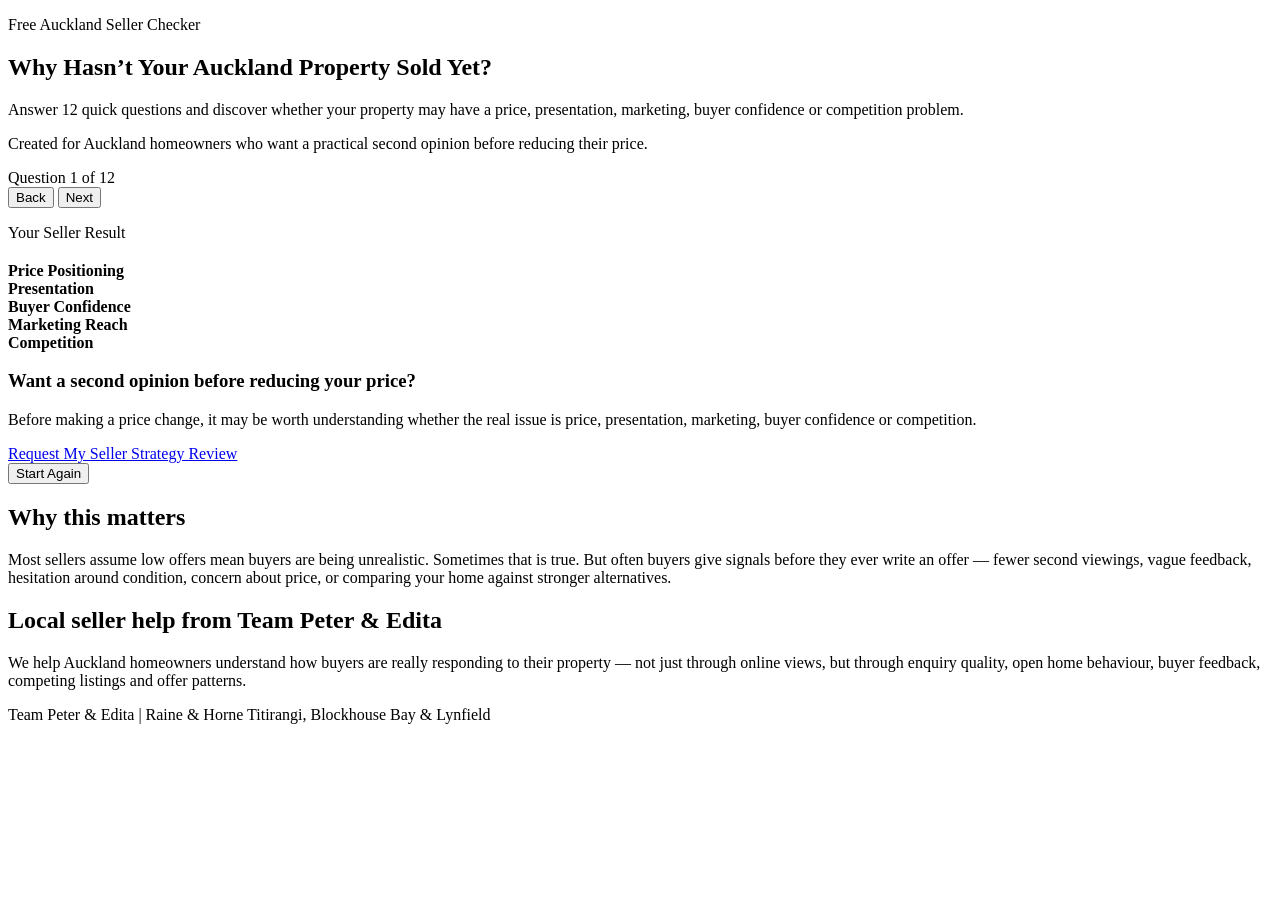
==== index.html @ 3e390ba0 "Create index.html" ====
<!DOCTYPE html>
<html lang="en-NZ">
<head>
  <meta charset="UTF-8" />
  <meta name="viewport" content="width=device-width, initial-scale=1.0" />

  <title>Why Hasn’t My Auckland House Sold? Free Seller Checker</title>

  <meta name="description" content="Not getting offers on your Auckland property? Use this free seller checker to see whether price, presentation, marketing, buyer confidence or competition may be holding your home back.">

  <link rel="stylesheet" href="style.css" />
</head>

<body>
  <main class="page">
    <section class="hero">
      <p class="eyebrow">Free Auckland Seller Checker</p>

      <h1>Why Hasn’t Your Auckland Property Sold Yet?</h1>

      <p class="intro">
        Answer 12 quick questions and discover whether your property may have a
        price, presentation, marketing, buyer confidence or competition problem.
      </p>

      <p class="trust">
        Created for Auckland homeowners who want a practical second opinion before reducing their price.
      </p>
    </section>

    <section class="checker">
      <div class="progress">
        <span id="progressText">Question 1 of 12</span>
        <div class="progressBar">
          <div id="progressFill"></div>
        </div>
      </div>

      <div id="questionBox" class="questionBox"></div>

      <div class="navButtons">
        <button id="backBtn" class="secondaryBtn">Back</button>
        <button id="nextBtn" class="primaryBtn">Next</button>
      </div>
    </section>

    <section id="resultBox" class="resultBox hidden">
      <p class="eyebrow">Your Seller Result</p>
      <h2 id="resultTitle"></h2>
      <p id="resultText"></p>

      <div class="scoreGrid">
        <div>
          <strong>Price Positioning</strong>
          <span id="priceScore"></span>
        </div>
        <div>
          <strong>Presentation</strong>
          <span id="presentationScore"></span>
        </div>
        <div>
          <strong>Buyer Confidence</strong>
          <span id="confidenceScore"></span>
        </div>
        <div>
          <strong>Marketing Reach</strong>
          <span id="marketingScore"></span>
        </div>
        <div>
          <strong>Competition</strong>
          <span id="competitionScore"></span>
        </div>
      </div>

      <div class="ctaBox">
        <h3>Want a second opinion before reducing your price?</h3>
        <p>
          Before making a price change, it may be worth understanding whether the real issue is price,
          presentation, marketing, buyer confidence or competition.
        </p>

        <a class="primaryBtn ctaBtn" href="mailto:edita.andrijasevic@blockhousebay.rh.co.nz?subject=Seller%20Strategy%20Review%20Request">
          Request My Seller Strategy Review
        </a>
      </div>

      <button id="restartBtn" class="secondaryBtn restartBtn">Start Again</button>
    </section>

    <section class="info">
      <h2>Why this matters</h2>
      <p>
        Most sellers assume low offers mean buyers are being unrealistic. Sometimes that is true.
        But often buyers give signals before they ever write an offer — fewer second viewings,
        vague feedback, hesitation around condition, concern about price, or comparing your home
        against stronger alternatives.
      </p>

      <h2>Local seller help from Team Peter & Edita</h2>
      <p>
        We help Auckland homeowners understand how buyers are really responding to their property —
        not just through online views, but through enquiry quality, open home behaviour, buyer feedback,
        competing listings and offer patterns.
      </p>

      <p class="brand">
        Team Peter & Edita | Raine & Horne Titirangi, Blockhouse Bay & Lynfield
      </p>
    </section>
  </main>

  <script src="script.js"></script>
</body>
</html>
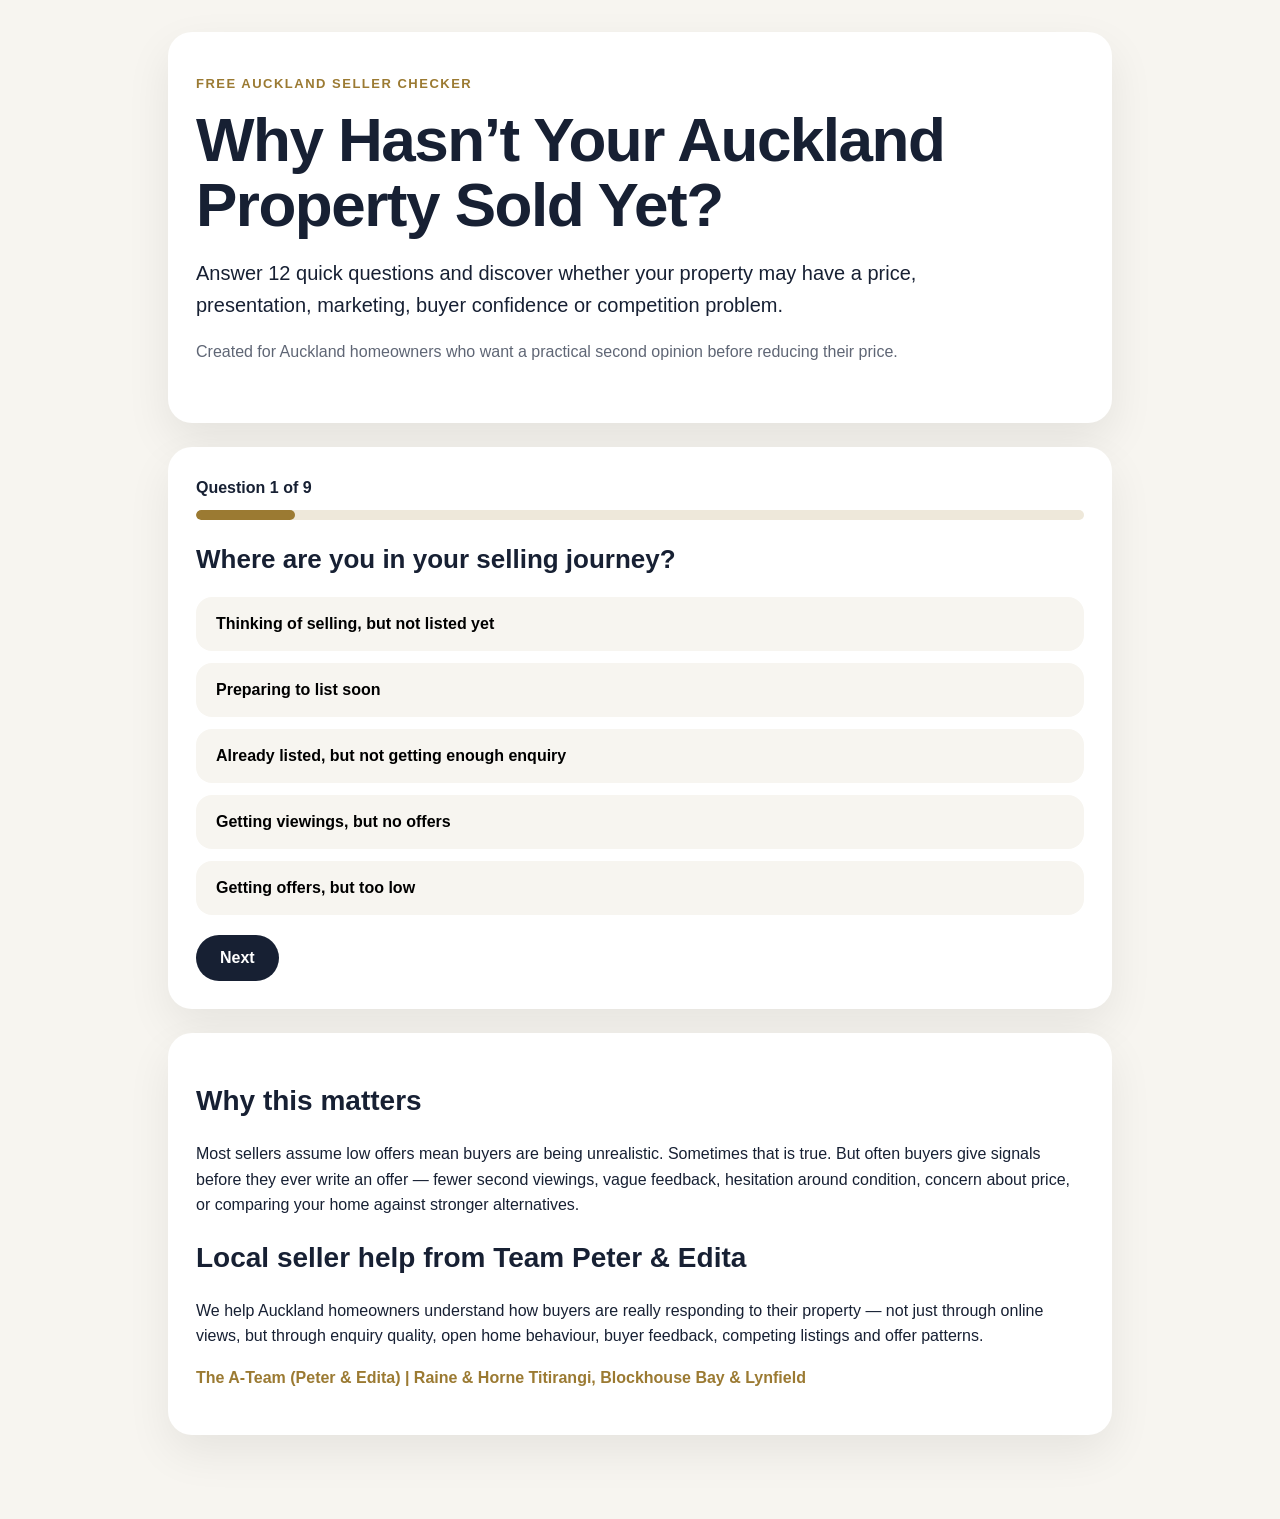
==== commit ec0a5e51: "Update index.html" ====
--- a/index.html
+++ b/index.html
@@ -104,7 +104,7 @@
       </p>
 
       <p class="brand">
-        Team Peter & Edita | Raine & Horne Titirangi, Blockhouse Bay & Lynfield
+        The A-Team (Peter & Edita) | Raine & Horne Titirangi, Blockhouse Bay & Lynfield
       </p>
     </section>
   </main>
--- a/style.css
+++ b/style.css
@@ -0,0 +1,237 @@
+* {
+  box-sizing: border-box;
+}
+
+body {
+  margin: 0;
+  font-family: Arial, Helvetica, sans-serif;
+  color: #172033;
+  background: #f7f5f0;
+  line-height: 1.6;
+}
+
+.page {
+  max-width: 980px;
+  margin: 0 auto;
+  padding: 32px 18px 60px;
+}
+
+.hero {
+  background: #ffffff;
+  padding: 42px 28px;
+  border-radius: 24px;
+  box-shadow: 0 18px 45px rgba(0, 0, 0, 0.08);
+  margin-bottom: 24px;
+}
+
+.eyebrow {
+  color: #9b7a32;
+  font-weight: bold;
+  text-transform: uppercase;
+  letter-spacing: 1.5px;
+  font-size: 13px;
+  margin: 0 0 12px;
+}
+
+h1 {
+  font-size: clamp(34px, 6vw, 62px);
+  line-height: 1.05;
+  margin: 0 0 20px;
+  letter-spacing: -1.5px;
+}
+
+h2 {
+  font-size: 28px;
+  line-height: 1.2;
+}
+
+.intro {
+  font-size: 20px;
+  max-width: 760px;
+  margin-bottom: 18px;
+}
+
+.trust {
+  color: #5f6675;
+  font-size: 16px;
+}
+
+.checker,
+.resultBox,
+.info {
+  background: #ffffff;
+  padding: 28px;
+  border-radius: 24px;
+  box-shadow: 0 18px 45px rgba(0, 0, 0, 0.07);
+  margin-bottom: 24px;
+}
+
+.progress {
+  margin-bottom: 24px;
+}
+
+#progressText {
+  font-weight: bold;
+  display: block;
+  margin-bottom: 10px;
+}
+
+.progressBar {
+  width: 100%;
+  height: 10px;
+  background: #eee8da;
+  border-radius: 999px;
+  overflow: hidden;
+}
+
+#progressFill {
+  height: 100%;
+  width: 0%;
+  background: #9b7a32;
+  border-radius: 999px;
+  transition: width 0.3s ease;
+}
+
+.questionBox h2 {
+  margin-top: 0;
+  font-size: 26px;
+}
+
+.option {
+  display: block;
+  width: 100%;
+  text-align: left;
+  background: #f7f5f0;
+  border: 2px solid transparent;
+  padding: 16px 18px;
+  border-radius: 16px;
+  margin-bottom: 12px;
+  cursor: pointer;
+  font-size: 16px;
+}
+
+.option:hover {
+  border-color: #d6c28a;
+}
+
+.option.selected {
+  background: #fff7df;
+  border-color: #9b7a32;
+}
+
+.navButtons {
+  display: flex;
+  justify-content: space-between;
+  gap: 12px;
+  margin-top: 20px;
+}
+
+button,
+.ctaBtn {
+  border: none;
+  cursor: pointer;
+  border-radius: 999px;
+  padding: 14px 24px;
+  font-weight: bold;
+  font-size: 16px;
+  text-decoration: none;
+  display: inline-block;
+}
+
+.primaryBtn {
+  background: #172033;
+  color: #ffffff;
+}
+
+.primaryBtn:hover {
+  background: #273149;
+}
+
+.secondaryBtn {
+  background: #eee8da;
+  color: #172033;
+}
+
+.secondaryBtn:hover {
+  background: #e2d8bf;
+}
+
+.hidden {
+  display: none;
+}
+
+.scoreGrid {
+  display: grid;
+  grid-template-columns: repeat(5, 1fr);
+  gap: 12px;
+  margin: 24px 0;
+}
+
+.scoreGrid div {
+  background: #f7f5f0;
+  border-radius: 16px;
+  padding: 16px;
+}
+
+.scoreGrid strong {
+  display: block;
+  margin-bottom: 8px;
+  font-size: 14px;
+}
+
+.scoreGrid span {
+  font-size: 22px;
+  font-weight: bold;
+  color: #9b7a32;
+}
+
+.ctaBox {
+  background: #172033;
+  color: #ffffff;
+  padding: 26px;
+  border-radius: 20px;
+  margin-top: 24px;
+}
+
+.ctaBox h3 {
+  font-size: 26px;
+  margin-top: 0;
+}
+
+.ctaBox .primaryBtn {
+  background: #ffffff;
+  color: #172033;
+  margin-top: 10px;
+}
+
+.restartBtn {
+  margin-top: 20px;
+}
+
+.brand {
+  font-weight: bold;
+  color: #9b7a32;
+}
+
+@media (max-width: 760px) {
+  .scoreGrid {
+    grid-template-columns: 1fr;
+  }
+
+  .navButtons {
+    flex-direction: column;
+  }
+
+  button,
+  .ctaBtn {
+    width: 100%;
+    text-align: center;
+  }
+
+  .hero,
+  .checker,
+  .resultBox,
+  .info {
+    padding: 22px;
+  }
+}
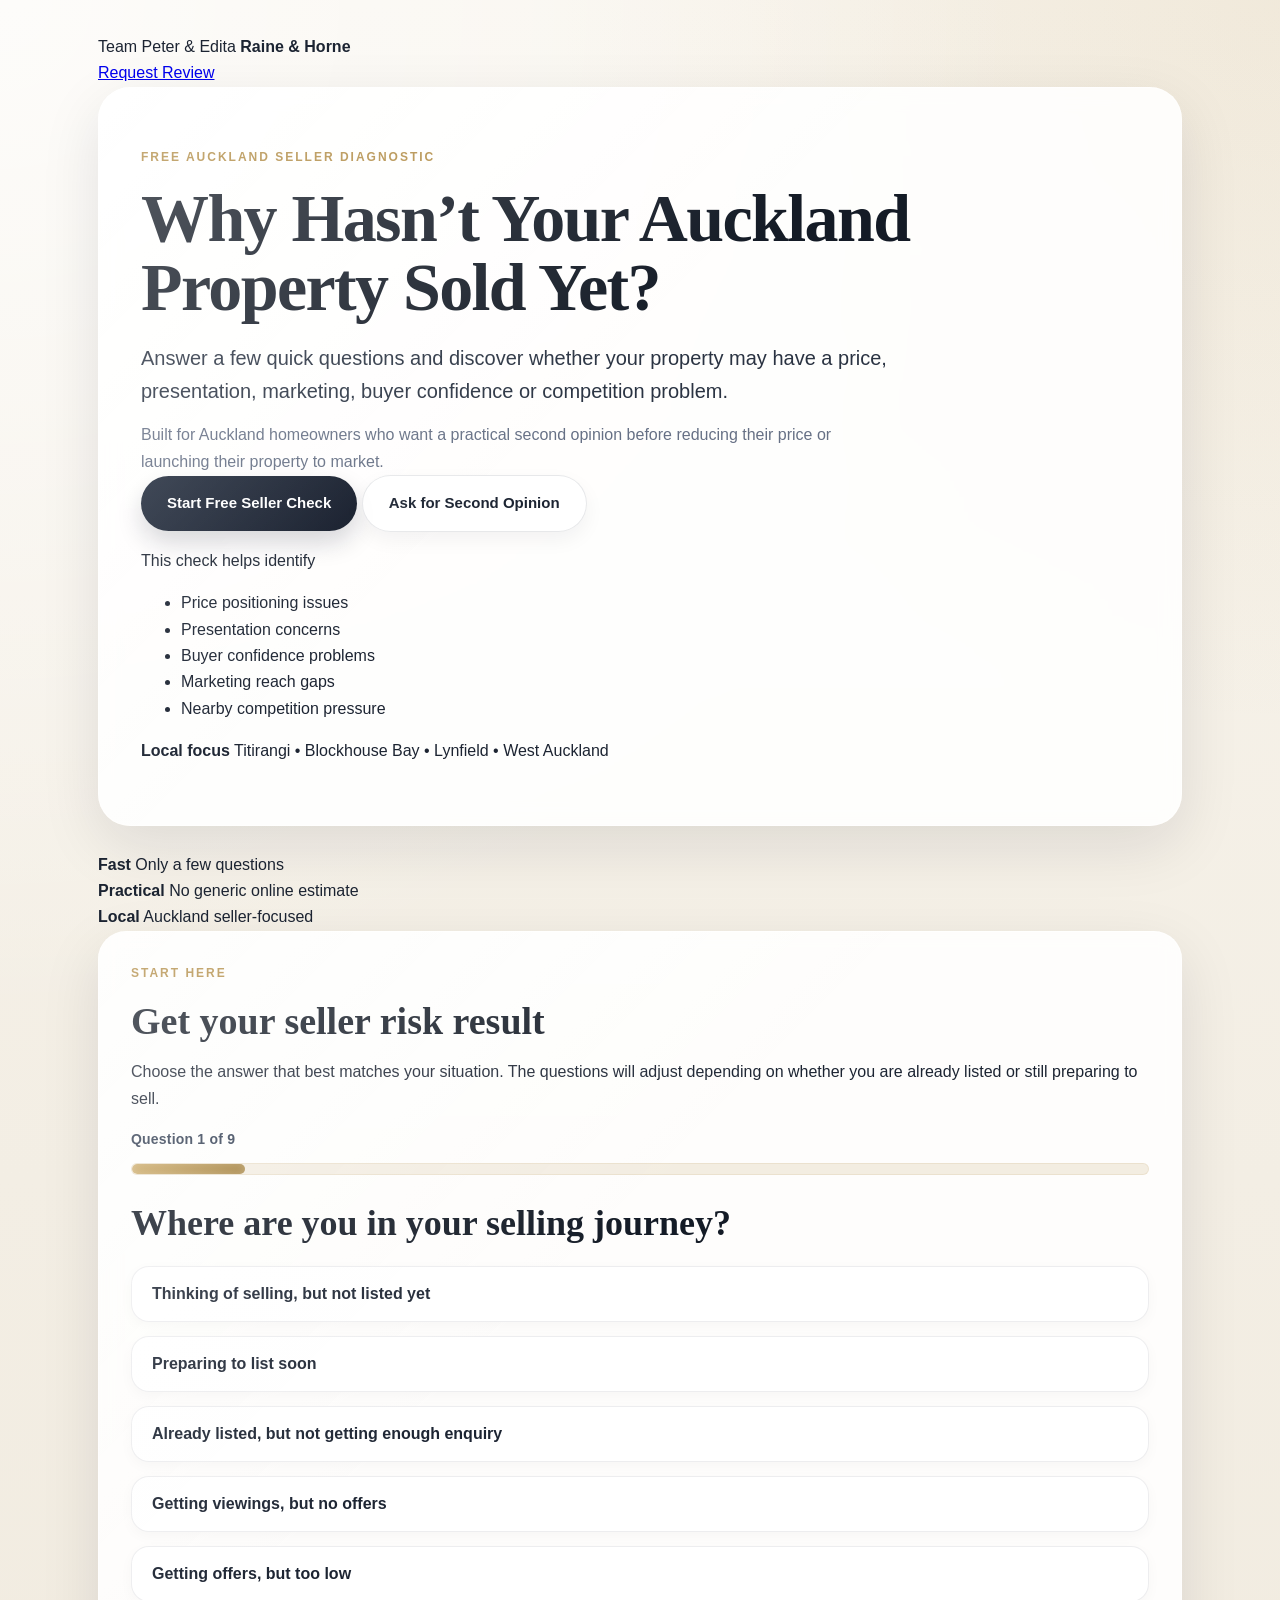
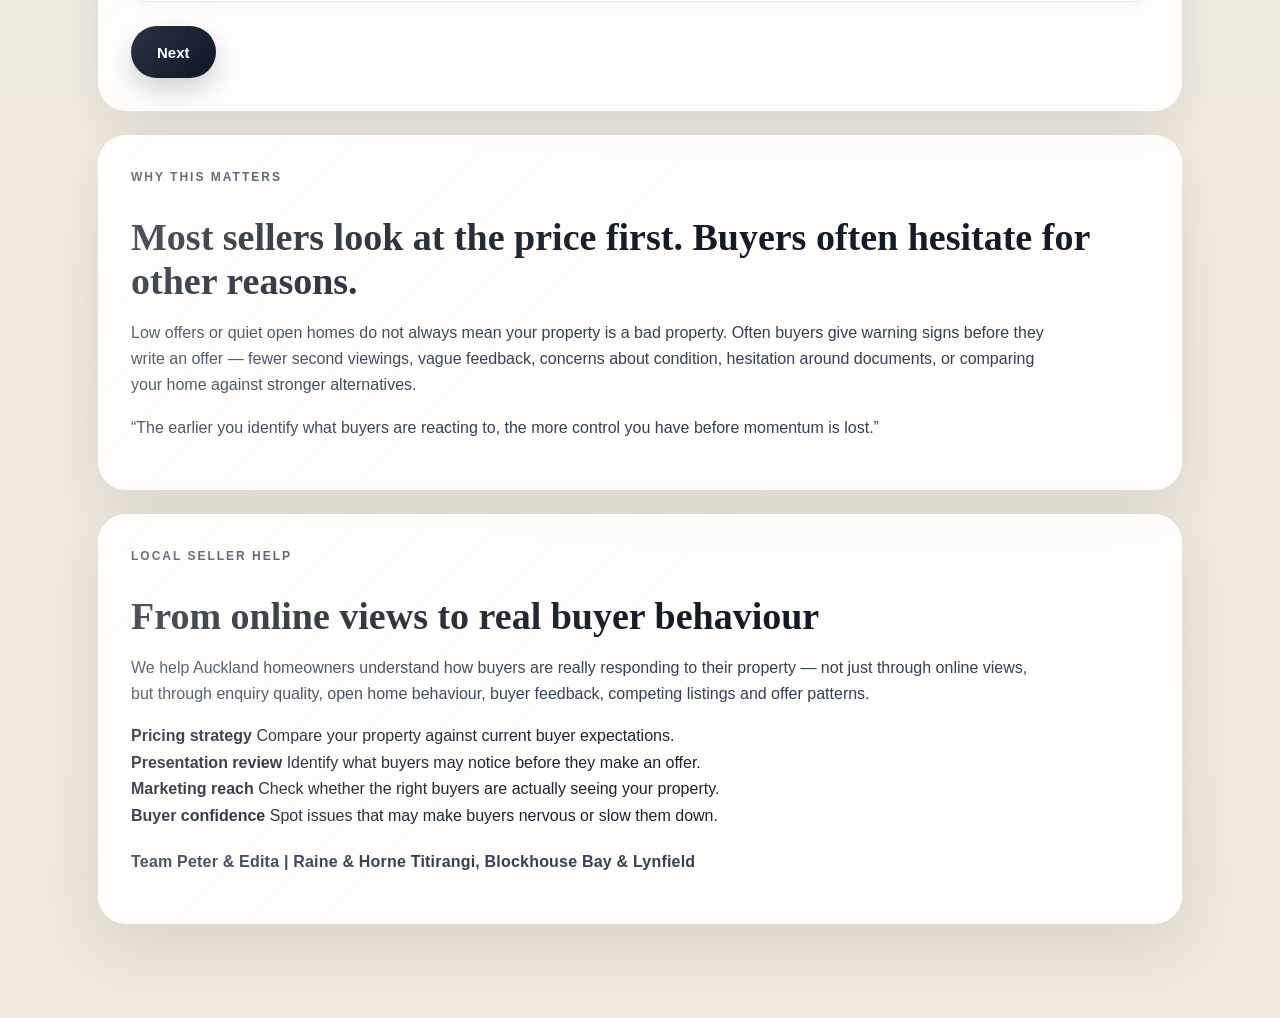
==== commit dfbf38f9: "Update index.html" ====
--- a/index.html
+++ b/index.html
@@ -6,31 +6,132 @@
 
   <title>Why Hasn’t My Auckland House Sold? Free Seller Checker</title>
 
-  <meta name="description" content="Not getting offers on your Auckland property? Use this free seller checker to see whether price, presentation, marketing, buyer confidence or competition may be holding your home back.">
+  <meta name="description" content="Not getting offers on your Auckland property? Use this free Auckland seller checker to see whether price, presentation, marketing, buyer confidence or competition may be holding your home back.">
+
+  <meta name="keywords" content="why hasn't my house sold Auckland, Auckland property not selling, house not getting offers, real estate second opinion Auckland, should I reduce my house price, Auckland seller checker, Titirangi real estate, Blockhouse Bay real estate, Lynfield real estate">
+
+  <meta property="og:title" content="Why Hasn’t Your Auckland Property Sold Yet?" />
+  <meta property="og:description" content="Use this free Auckland seller checker to find out whether price, presentation, marketing, buyer confidence or competition may be holding your property back." />
+  <meta property="og:type" content="website" />
 
   <link rel="stylesheet" href="style.css" />
+
+  <script type="application/ld+json">
+  {
+    "@context": "https://schema.org",
+    "@type": "RealEstateAgent",
+    "name": "Team Peter & Edita | Raine & Horne",
+    "description": "Local Auckland real estate specialists helping homeowners in Titirangi, Blockhouse Bay, Lynfield and surrounding suburbs with selling strategy, pricing, marketing and buyer feedback.",
+    "url": "https://www.raineandhorne.co.nz/blockhousebay",
+    "telephone": "+6421765234",
+    "email": "edita.andrijasevic@blockhousebay.rh.co.nz",
+    "areaServed": [
+      "Titirangi",
+      "Blockhouse Bay",
+      "Lynfield",
+      "New Lynn",
+      "Green Bay",
+      "Mount Roskill",
+      "New Windsor",
+      "Avondale",
+      "Glen Eden",
+      "Auckland"
+    ],
+    "brand": {
+      "@type": "Brand",
+      "name": "Raine & Horne"
+    }
+  }
+  </script>
 </head>
 
 <body>
   <main class="page">
+
+    <header class="topBar">
+      <div class="logoText">
+        <span class="logoSmall">Team Peter & Edita</span>
+        <strong>Raine & Horne</strong>
+      </div>
+
+      <a class="headerLink" href="mailto:edita.andrijasevic@blockhousebay.rh.co.nz?subject=Seller%20Strategy%20Review%20Request">
+        Request Review
+      </a>
+    </header>
+
     <section class="hero">
-      <p class="eyebrow">Free Auckland Seller Checker</p>
-
-      <h1>Why Hasn’t Your Auckland Property Sold Yet?</h1>
-
-      <p class="intro">
-        Answer 12 quick questions and discover whether your property may have a
-        price, presentation, marketing, buyer confidence or competition problem.
-      </p>
-
-      <p class="trust">
-        Created for Auckland homeowners who want a practical second opinion before reducing their price.
-      </p>
-    </section>
-
-    <section class="checker">
+      <div class="heroGrid">
+        <div class="heroContent">
+          <p class="eyebrow">Free Auckland Seller Diagnostic</p>
+
+          <h1>Why Hasn’t Your Auckland Property Sold Yet?</h1>
+
+          <p class="intro">
+            Answer a few quick questions and discover whether your property may have a
+            price, presentation, marketing, buyer confidence or competition problem.
+          </p>
+
+          <p class="trust">
+            Built for Auckland homeowners who want a practical second opinion before reducing their price
+            or launching their property to market.
+          </p>
+
+          <div class="heroActions">
+            <a class="primaryBtn ctaBtn" href="#seller-checker">Start Free Seller Check</a>
+            <a class="secondaryBtn ctaBtn" href="mailto:edita.andrijasevic@blockhousebay.rh.co.nz?subject=Seller%20Strategy%20Review%20Request">
+              Ask for Second Opinion
+            </a>
+          </div>
+        </div>
+
+        <aside class="heroCard">
+          <p class="cardLabel">This check helps identify</p>
+
+          <ul class="heroList">
+            <li>Price positioning issues</li>
+            <li>Presentation concerns</li>
+            <li>Buyer confidence problems</li>
+            <li>Marketing reach gaps</li>
+            <li>Nearby competition pressure</li>
+          </ul>
+
+          <div class="miniProof">
+            <strong>Local focus</strong>
+            <span>Titirangi • Blockhouse Bay • Lynfield • West Auckland</span>
+          </div>
+        </aside>
+      </div>
+    </section>
+
+    <section class="featureStrip">
+      <div>
+        <strong>Fast</strong>
+        <span>Only a few questions</span>
+      </div>
+
+      <div>
+        <strong>Practical</strong>
+        <span>No generic online estimate</span>
+      </div>
+
+      <div>
+        <strong>Local</strong>
+        <span>Auckland seller-focused</span>
+      </div>
+    </section>
+
+    <section id="seller-checker" class="checker">
+      <div class="sectionIntro">
+        <p class="eyebrow">Start Here</p>
+        <h2>Get your seller risk result</h2>
+        <p>
+          Choose the answer that best matches your situation. The questions will adjust depending on
+          whether you are already listed or still preparing to sell.
+        </p>
+      </div>
+
       <div class="progress">
-        <span id="progressText">Question 1 of 12</span>
+        <span id="progressText">Question 1</span>
         <div class="progressBar">
           <div id="progressFill"></div>
         </div>
@@ -46,6 +147,7 @@
 
     <section id="resultBox" class="resultBox hidden">
       <p class="eyebrow">Your Seller Result</p>
+
       <h2 id="resultTitle"></h2>
       <p id="resultText"></p>
 
@@ -54,18 +156,22 @@
           <strong>Price Positioning</strong>
           <span id="priceScore"></span>
         </div>
+
         <div>
           <strong>Presentation</strong>
           <span id="presentationScore"></span>
         </div>
+
         <div>
           <strong>Buyer Confidence</strong>
           <span id="confidenceScore"></span>
         </div>
+
         <div>
           <strong>Marketing Reach</strong>
           <span id="marketingScore"></span>
         </div>
+
         <div>
           <strong>Competition</strong>
           <span id="competitionScore"></span>
@@ -73,13 +179,16 @@
       </div>
 
       <div class="ctaBox">
+        <p class="eyebrow lightEyebrow">Next Step</p>
+
         <h3>Want a second opinion before reducing your price?</h3>
+
         <p>
           Before making a price change, it may be worth understanding whether the real issue is price,
           presentation, marketing, buyer confidence or competition.
         </p>
 
-        <a class="primaryBtn ctaBtn" href="mailto:edita.andrijasevic@blockhousebay.rh.co.nz?subject=Seller%20Strategy%20Review%20Request">
+        <a class="primaryBtn ctaBtn" href="mailto:edita.andrijasevic@blockhousebay.rh.co.nz?subject=Seller%20Strategy%20Review%20Request&body=Hi%20Team%20Peter%20%26%20Edita%2C%0A%0AI%20completed%20the%20seller%20checker%20and%20would%20like%20a%20second%20opinion.%0A%0AProperty%20suburb%3A%0AProperty%20address%20or%20listing%20link%3A%0AMy%20main%20concern%3A%0A%0AThank%20you.">
           Request My Seller Strategy Review
         </a>
       </div>
@@ -88,25 +197,67 @@
     </section>
 
     <section class="info">
-      <h2>Why this matters</h2>
-      <p>
-        Most sellers assume low offers mean buyers are being unrealistic. Sometimes that is true.
-        But often buyers give signals before they ever write an offer — fewer second viewings,
-        vague feedback, hesitation around condition, concern about price, or comparing your home
-        against stronger alternatives.
-      </p>
-
-      <h2>Local seller help from Team Peter & Edita</h2>
+      <div class="twoColumn">
+        <div>
+          <p class="eyebrow">Why this matters</p>
+
+          <h2>Most sellers look at the price first. Buyers often hesitate for other reasons.</h2>
+
+          <p>
+            Low offers or quiet open homes do not always mean your property is a bad property.
+            Often buyers give warning signs before they write an offer — fewer second viewings,
+            vague feedback, concerns about condition, hesitation around documents, or comparing
+            your home against stronger alternatives.
+          </p>
+        </div>
+
+        <div class="quoteCard">
+          <p>
+            “The earlier you identify what buyers are reacting to, the more control you have before
+            momentum is lost.”
+          </p>
+        </div>
+      </div>
+    </section>
+
+    <section class="info">
+      <p class="eyebrow">Local seller help</p>
+
+      <h2>From online views to real buyer behaviour</h2>
+
       <p>
         We help Auckland homeowners understand how buyers are really responding to their property —
         not just through online views, but through enquiry quality, open home behaviour, buyer feedback,
         competing listings and offer patterns.
       </p>
 
+      <div class="serviceGrid">
+        <div>
+          <strong>Pricing strategy</strong>
+          <span>Compare your property against current buyer expectations.</span>
+        </div>
+
+        <div>
+          <strong>Presentation review</strong>
+          <span>Identify what buyers may notice before they make an offer.</span>
+        </div>
+
+        <div>
+          <strong>Marketing reach</strong>
+          <span>Check whether the right buyers are actually seeing your property.</span>
+        </div>
+
+        <div>
+          <strong>Buyer confidence</strong>
+          <span>Spot issues that may make buyers nervous or slow them down.</span>
+        </div>
+      </div>
+
       <p class="brand">
-        The A-Team (Peter & Edita) | Raine & Horne Titirangi, Blockhouse Bay & Lynfield
+        Team Peter & Edita | Raine & Horne Titirangi, Blockhouse Bay & Lynfield
       </p>
     </section>
+
   </main>
 
   <script src="script.js"></script>
--- a/style.css
+++ b/style.css
@@ -2,158 +2,242 @@
   box-sizing: border-box;
 }
 
+:root {
+  --bg: #f5f1e8;
+  --bg-soft: #faf7f1;
+  --card: rgba(255, 255, 255, 0.88);
+  --card-solid: #ffffff;
+  --text: #1c2432;
+  --muted: #667085;
+  --gold: #b08a42;
+  --gold-dark: #8f6d2e;
+  --line: rgba(28, 36, 50, 0.08);
+  --shadow: 0 20px 60px rgba(17, 24, 39, 0.10);
+  --shadow-soft: 0 12px 35px rgba(17, 24, 39, 0.07);
+  --radius-xl: 28px;
+  --radius-lg: 22px;
+  --radius-md: 16px;
+  --max-width: 1120px;
+}
+
+html {
+  scroll-behavior: smooth;
+}
+
 body {
   margin: 0;
-  font-family: Arial, Helvetica, sans-serif;
-  color: #172033;
-  background: #f7f5f0;
-  line-height: 1.6;
+  font-family: "Helvetica Neue", Arial, sans-serif;
+  color: var(--text);
+  background:
+    radial-gradient(circle at top left, rgba(255,255,255,0.75), transparent 35%),
+    radial-gradient(circle at top right, rgba(176,138,66,0.10), transparent 25%),
+    linear-gradient(180deg, #f8f4ec 0%, #f3eee4 45%, #efe8db 100%);
+  line-height: 1.65;
 }
 
 .page {
-  max-width: 980px;
+  max-width: var(--max-width);
   margin: 0 auto;
-  padding: 32px 18px 60px;
+  padding: 34px 18px 70px;
+}
+
+.hero,
+.checker,
+.resultBox,
+.info {
+  position: relative;
+  overflow: hidden;
+  background: var(--card);
+  backdrop-filter: blur(10px);
+  border: 1px solid rgba(255,255,255,0.55);
+  box-shadow: var(--shadow);
+}
+
+.hero::before,
+.checker::before,
+.resultBox::before,
+.info::before {
+  content: "";
+  position: absolute;
+  inset: 0;
+  background:
+    linear-gradient(135deg, rgba(255,255,255,0.30), transparent 45%);
+  pointer-events: none;
 }
 
 .hero {
-  background: #ffffff;
-  padding: 42px 28px;
-  border-radius: 24px;
-  box-shadow: 0 18px 45px rgba(0, 0, 0, 0.08);
-  margin-bottom: 24px;
+  padding: 60px 42px;
+  border-radius: 32px;
+  margin-bottom: 26px;
 }
 
 .eyebrow {
-  color: #9b7a32;
-  font-weight: bold;
+  color: var(--gold);
+  font-weight: 700;
   text-transform: uppercase;
-  letter-spacing: 1.5px;
-  font-size: 13px;
-  margin: 0 0 12px;
+  letter-spacing: 2px;
+  font-size: 12px;
+  margin: 0 0 16px;
+}
+
+h1, h2, h3 {
+  font-family: Georgia, "Times New Roman", serif;
+  color: #141b26;
 }
 
 h1 {
-  font-size: clamp(34px, 6vw, 62px);
-  line-height: 1.05;
+  font-size: clamp(38px, 6vw, 68px);
+  line-height: 1.02;
+  letter-spacing: -1.6px;
   margin: 0 0 20px;
-  letter-spacing: -1.5px;
+  max-width: 860px;
 }
 
 h2 {
-  font-size: 28px;
-  line-height: 1.2;
+  font-size: clamp(28px, 4vw, 38px);
+  line-height: 1.15;
+  margin: 0 0 14px;
+}
+
+h3 {
+  font-size: clamp(24px, 3vw, 30px);
+  line-height: 1.15;
+  margin-top: 0;
 }
 
 .intro {
   font-size: 20px;
   max-width: 760px;
-  margin-bottom: 18px;
+  margin: 0 0 14px;
+  color: #2a3342;
 }
 
 .trust {
-  color: #5f6675;
   font-size: 16px;
+  color: var(--muted);
+  max-width: 720px;
+  margin: 0;
 }
 
 .checker,
 .resultBox,
 .info {
-  background: #ffffff;
-  padding: 28px;
-  border-radius: 24px;
-  box-shadow: 0 18px 45px rgba(0, 0, 0, 0.07);
+  padding: 32px;
+  border-radius: var(--radius-xl);
   margin-bottom: 24px;
 }
 
 .progress {
-  margin-bottom: 24px;
+  margin-bottom: 28px;
 }
 
 #progressText {
-  font-weight: bold;
+  font-weight: 700;
   display: block;
-  margin-bottom: 10px;
+  margin-bottom: 12px;
+  color: #344054;
+  font-size: 14px;
+  letter-spacing: 0.2px;
 }
 
 .progressBar {
   width: 100%;
-  height: 10px;
-  background: #eee8da;
+  height: 12px;
+  background: rgba(176, 138, 66, 0.14);
   border-radius: 999px;
   overflow: hidden;
+  border: 1px solid rgba(176, 138, 66, 0.12);
 }
 
 #progressFill {
   height: 100%;
   width: 0%;
-  background: #9b7a32;
+  background: linear-gradient(90deg, #c8a45d 0%, #9f7a33 100%);
   border-radius: 999px;
-  transition: width 0.3s ease;
+  transition: width 0.35s ease;
+  box-shadow: inset 0 0 8px rgba(255,255,255,0.25);
 }
 
 .questionBox h2 {
   margin-top: 0;
-  font-size: 26px;
+  margin-bottom: 22px;
+  font-size: clamp(26px, 4vw, 36px);
 }
 
 .option {
   display: block;
   width: 100%;
   text-align: left;
-  background: #f7f5f0;
-  border: 2px solid transparent;
-  padding: 16px 18px;
-  border-radius: 16px;
-  margin-bottom: 12px;
+  background: rgba(255,255,255,0.78);
+  border: 1px solid rgba(28, 36, 50, 0.08);
+  padding: 18px 20px;
+  border-radius: 18px;
+  margin-bottom: 14px;
   cursor: pointer;
   font-size: 16px;
+  color: var(--text);
+  transition: all 0.22s ease;
+  box-shadow: 0 4px 14px rgba(17, 24, 39, 0.03);
 }
 
 .option:hover {
-  border-color: #d6c28a;
+  transform: translateY(-1px);
+  border-color: rgba(176, 138, 66, 0.45);
+  background: #fffdf8;
+  box-shadow: 0 10px 22px rgba(17, 24, 39, 0.06);
 }
 
 .option.selected {
-  background: #fff7df;
-  border-color: #9b7a32;
+  background: linear-gradient(180deg, #fff8e9 0%, #fff4db 100%);
+  border-color: rgba(176, 138, 66, 0.75);
+  box-shadow: 0 10px 24px rgba(176, 138, 66, 0.13);
 }
 
 .navButtons {
   display: flex;
   justify-content: space-between;
-  gap: 12px;
-  margin-top: 20px;
+  gap: 14px;
+  margin-top: 24px;
 }
 
 button,
 .ctaBtn {
+  appearance: none;
   border: none;
   cursor: pointer;
   border-radius: 999px;
-  padding: 14px 24px;
-  font-weight: bold;
-  font-size: 16px;
+  padding: 15px 26px;
+  font-weight: 700;
+  font-size: 15px;
   text-decoration: none;
-  display: inline-block;
+  display: inline-flex;
+  align-items: center;
+  justify-content: center;
+  min-height: 52px;
+  transition: all 0.22s ease;
 }
 
 .primaryBtn {
-  background: #172033;
+  background: linear-gradient(135deg, #212b3c 0%, #111827 100%);
   color: #ffffff;
+  box-shadow: 0 12px 24px rgba(17, 24, 39, 0.18);
 }
 
 .primaryBtn:hover {
-  background: #273149;
+  transform: translateY(-1px);
+  box-shadow: 0 16px 28px rgba(17, 24, 39, 0.22);
 }
 
 .secondaryBtn {
-  background: #eee8da;
-  color: #172033;
+  background: rgba(255,255,255,0.8);
+  color: var(--text);
+  border: 1px solid rgba(28, 36, 50, 0.10);
+  box-shadow: 0 8px 20px rgba(17, 24, 39, 0.05);
 }
 
 .secondaryBtn:hover {
-  background: #e2d8bf;
+  transform: translateY(-1px);
+  background: #ffffff;
 }
 
 .hidden {
@@ -163,57 +247,113 @@
 .scoreGrid {
   display: grid;
   grid-template-columns: repeat(5, 1fr);
-  gap: 12px;
-  margin: 24px 0;
+  gap: 14px;
+  margin: 28px 0;
 }
 
 .scoreGrid div {
-  background: #f7f5f0;
-  border-radius: 16px;
-  padding: 16px;
+  background: linear-gradient(180deg, rgba(255,255,255,0.9) 0%, rgba(248,244,236,0.95) 100%);
+  border-radius: 20px;
+  padding: 18px 16px;
+  border: 1px solid rgba(28, 36, 50, 0.06);
+  box-shadow: var(--shadow-soft);
 }
 
 .scoreGrid strong {
   display: block;
   margin-bottom: 8px;
-  font-size: 14px;
+  font-size: 13px;
+  line-height: 1.35;
+  color: #475467;
+  text-transform: uppercase;
+  letter-spacing: 0.5px;
 }
 
 .scoreGrid span {
-  font-size: 22px;
-  font-weight: bold;
-  color: #9b7a32;
+  font-size: 24px;
+  font-weight: 800;
+  color: var(--gold-dark);
+  font-family: Georgia, "Times New Roman", serif;
 }
 
 .ctaBox {
-  background: #172033;
+  background:
+    linear-gradient(135deg, rgba(19, 26, 37, 0.96) 0%, rgba(28, 36, 50, 0.98) 100%);
   color: #ffffff;
-  padding: 26px;
-  border-radius: 20px;
-  margin-top: 24px;
+  padding: 30px;
+  border-radius: 24px;
+  margin-top: 26px;
+  box-shadow: 0 18px 40px rgba(17, 24, 39, 0.20);
 }
 
 .ctaBox h3 {
-  font-size: 26px;
-  margin-top: 0;
+  color: #ffffff;
+  margin-bottom: 12px;
+}
+
+.ctaBox p {
+  color: rgba(255,255,255,0.86);
+  margin-bottom: 18px;
 }
 
 .ctaBox .primaryBtn {
-  background: #ffffff;
-  color: #172033;
-  margin-top: 10px;
+  background: linear-gradient(135deg, #c6a15a 0%, #9d7834 100%);
+  color: #fff;
+  box-shadow: 0 12px 24px rgba(176, 138, 66, 0.24);
+}
+
+.ctaBox .primaryBtn:hover {
+  box-shadow: 0 15px 30px rgba(176, 138, 66, 0.30);
 }
 
 .restartBtn {
   margin-top: 20px;
 }
 
+.info h2 {
+  margin-top: 0;
+  margin-bottom: 12px;
+}
+
+.info p {
+  color: #344054;
+  max-width: 920px;
+}
+
 .brand {
-  font-weight: bold;
-  color: #9b7a32;
+  margin-top: 20px;
+  font-weight: 700;
+  color: var(--gold-dark);
+  letter-spacing: 0.2px;
+}
+
+.info p + h2 {
+  margin-top: 28px;
+}
+
+@media (max-width: 980px) {
+  .scoreGrid {
+    grid-template-columns: repeat(2, 1fr);
+  }
 }
 
 @media (max-width: 760px) {
+  .page {
+    padding: 18px 14px 50px;
+  }
+
+  .hero {
+    padding: 34px 22px;
+    border-radius: 24px;
+  }
+
+  .checker,
+  .resultBox,
+  .info {
+    padding: 22px;
+    border-radius: 22px;
+  }
+
   .scoreGrid {
     grid-template-columns: 1fr;
   }
@@ -228,10 +368,7 @@
     text-align: center;
   }
 
-  .hero,
-  .checker,
-  .resultBox,
-  .info {
-    padding: 22px;
-  }
-}
+  .intro {
+    font-size: 18px;
+  }
+}
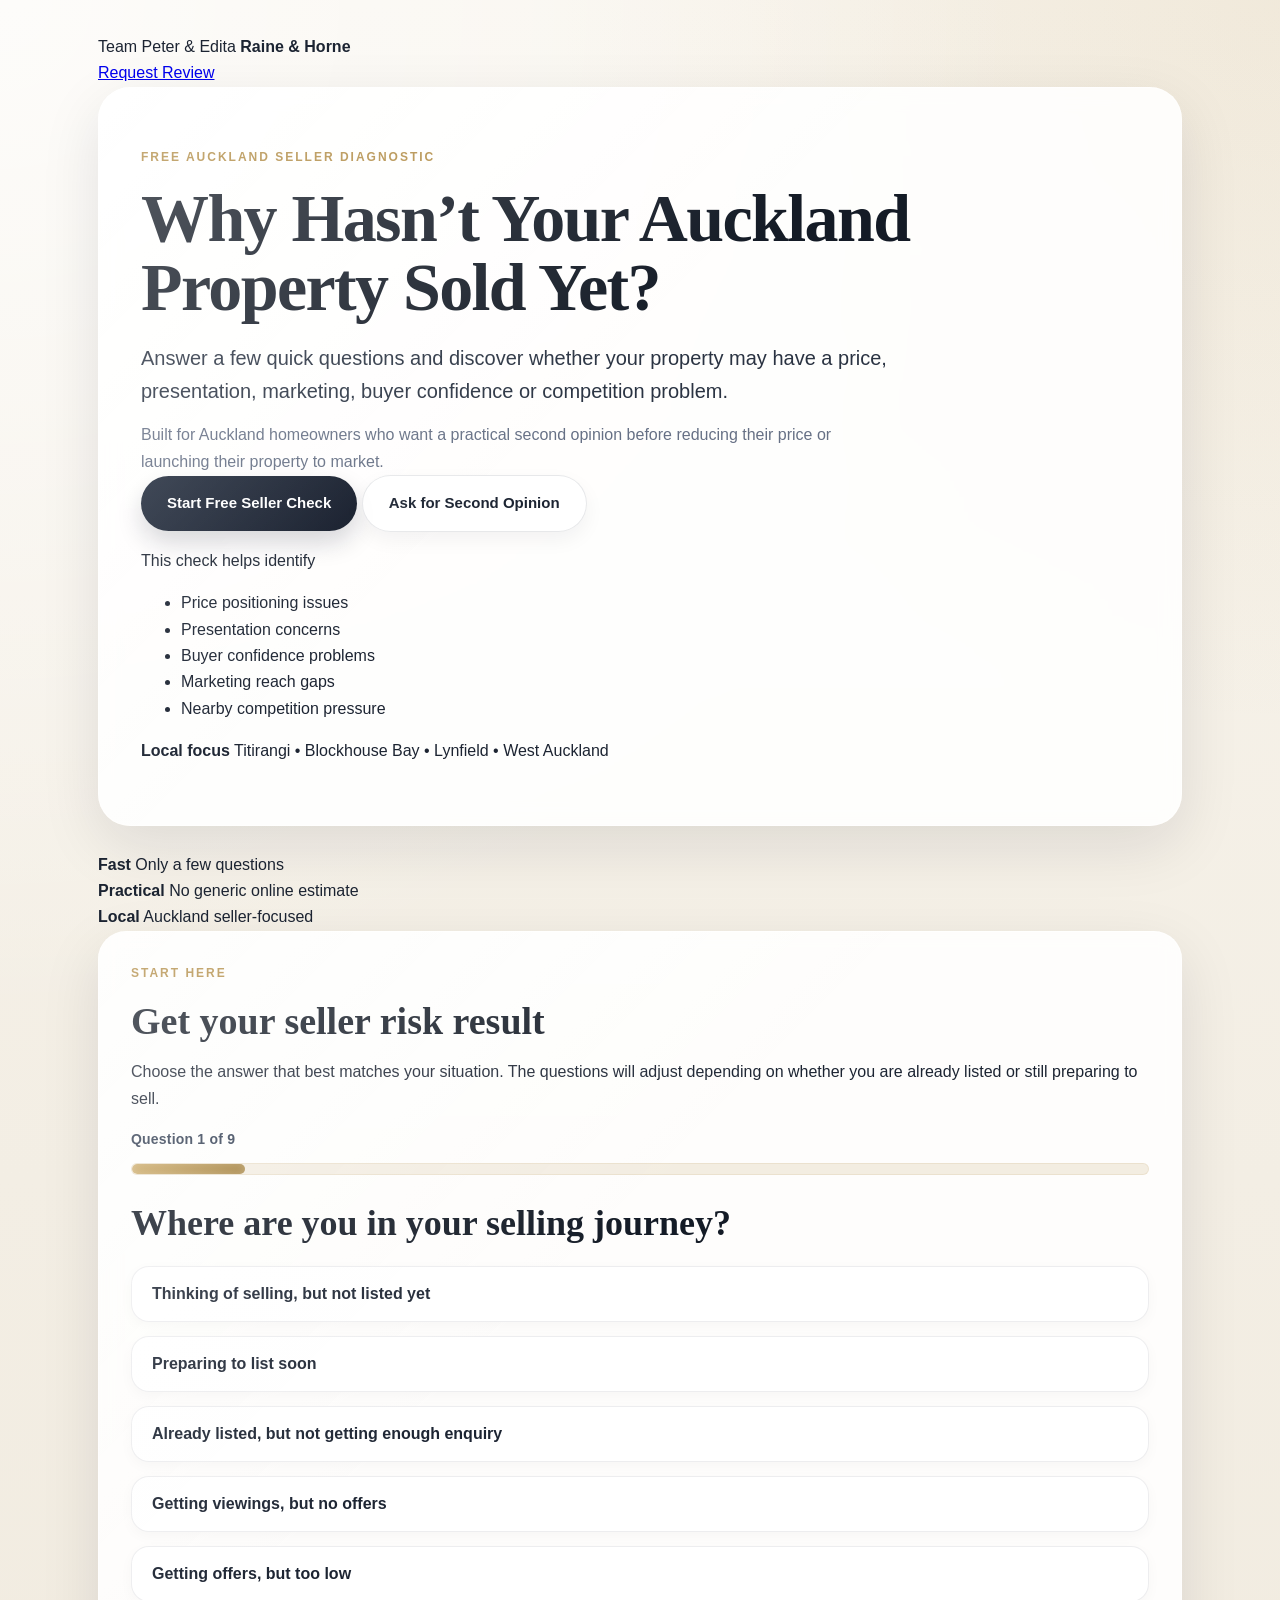
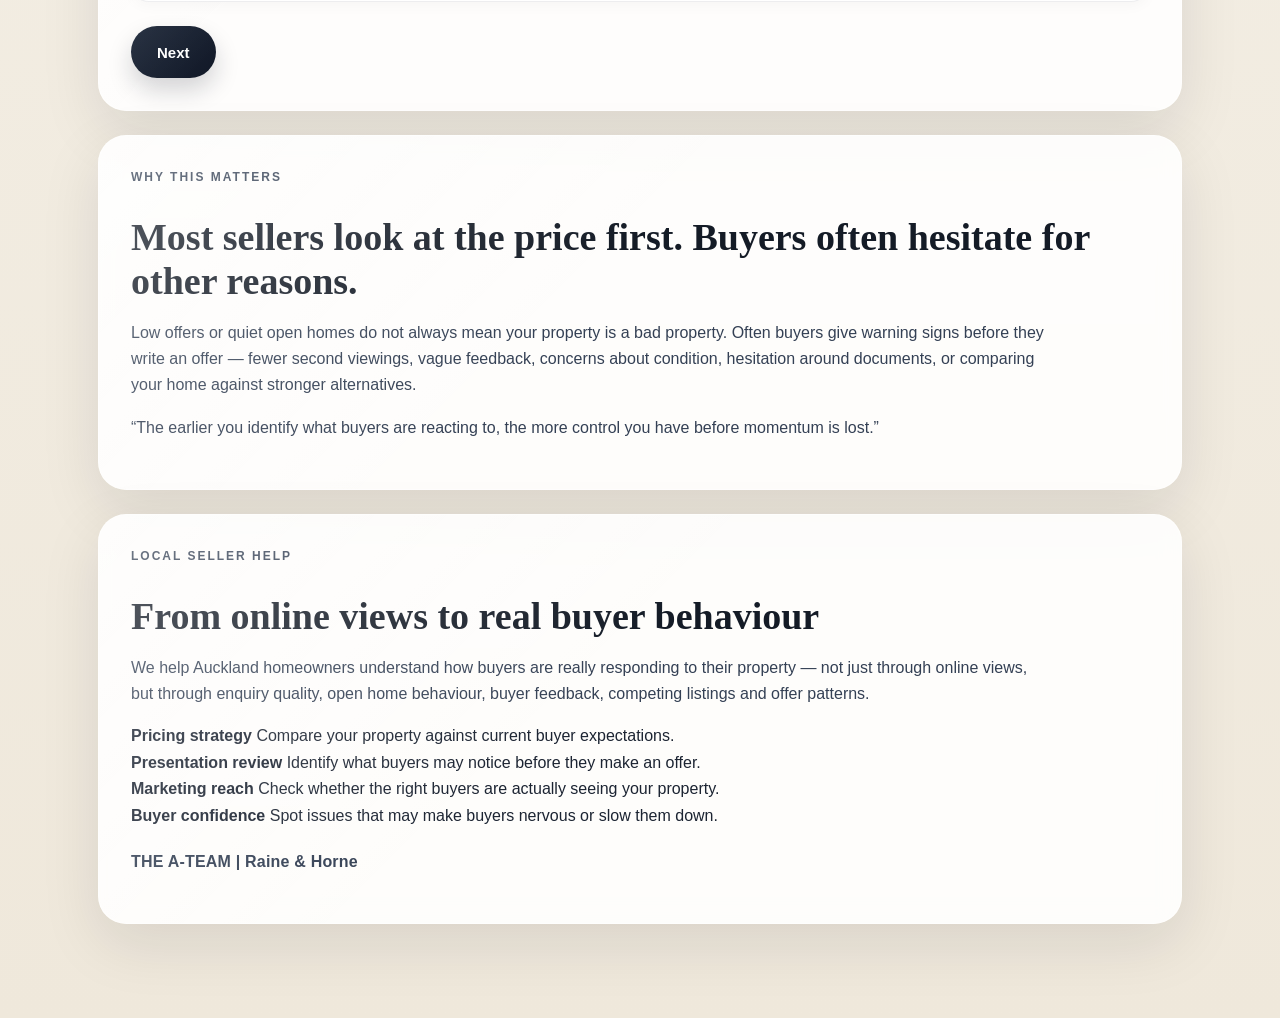
==== commit 59482e3b: "Update index.html" ====
--- a/index.html
+++ b/index.html
@@ -254,7 +254,7 @@
       </div>
 
       <p class="brand">
-        Team Peter & Edita | Raine & Horne Titirangi, Blockhouse Bay & Lynfield
+        THE A-TEAM | Raine & Horne
       </p>
     </section>
 
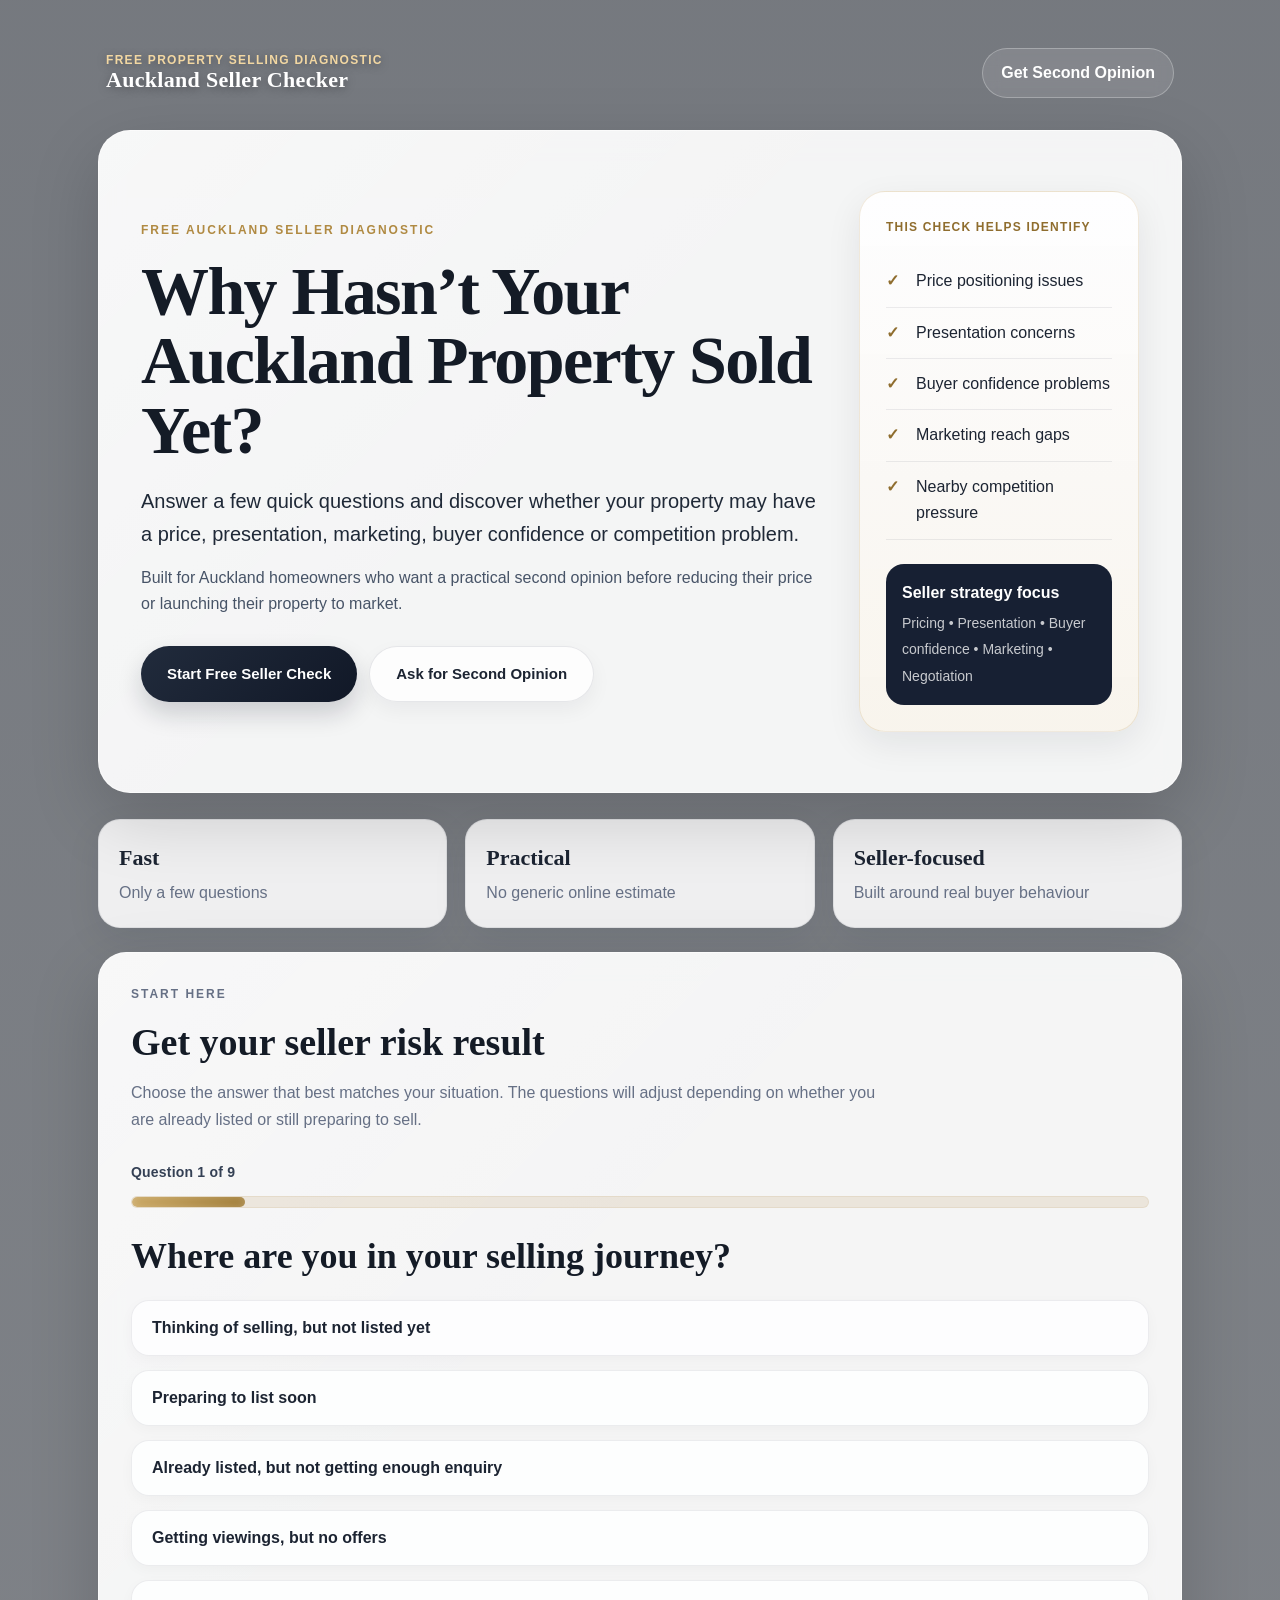
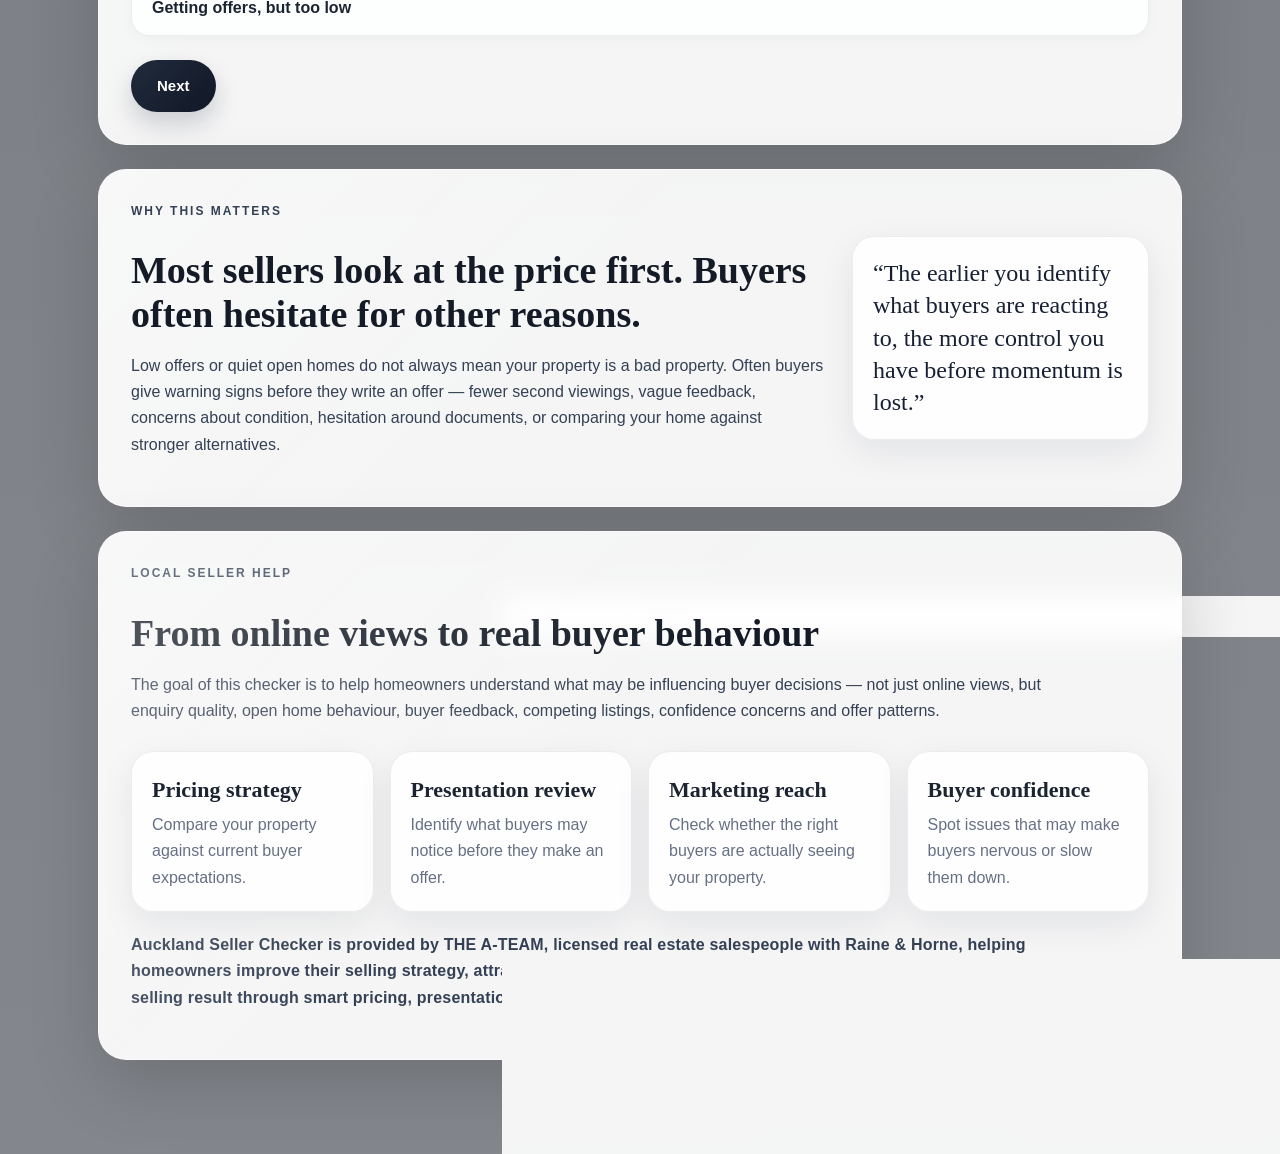
==== commit 3f4917dc: "Update index.html" ====
--- a/index.html
+++ b/index.html
@@ -8,7 +8,7 @@
 
   <meta name="description" content="Not getting offers on your Auckland property? Use this free Auckland seller checker to see whether price, presentation, marketing, buyer confidence or competition may be holding your home back.">
 
-  <meta name="keywords" content="why hasn't my house sold Auckland, Auckland property not selling, house not getting offers, real estate second opinion Auckland, should I reduce my house price, Auckland seller checker, Titirangi real estate, Blockhouse Bay real estate, Lynfield real estate">
+  <meta name="keywords" content="why hasn't my house sold Auckland, Auckland property not selling, house not getting offers, real estate second opinion Auckland, should I reduce my house price, Auckland seller checker, property not selling after open homes, why buyers are not making offers">
 
   <meta property="og:title" content="Why Hasn’t Your Auckland Property Sold Yet?" />
   <meta property="og:description" content="Use this free Auckland seller checker to find out whether price, presentation, marketing, buyer confidence or competition may be holding your property back." />
@@ -19,27 +19,21 @@
   <script type="application/ld+json">
   {
     "@context": "https://schema.org",
-    "@type": "RealEstateAgent",
-    "name": "Team Peter & Edita | Raine & Horne",
-    "description": "Local Auckland real estate specialists helping homeowners in Titirangi, Blockhouse Bay, Lynfield and surrounding suburbs with selling strategy, pricing, marketing and buyer feedback.",
-    "url": "https://www.raineandhorne.co.nz/blockhousebay",
-    "telephone": "+6421765234",
-    "email": "edita.andrijasevic@blockhousebay.rh.co.nz",
-    "areaServed": [
-      "Titirangi",
-      "Blockhouse Bay",
-      "Lynfield",
-      "New Lynn",
-      "Green Bay",
-      "Mount Roskill",
-      "New Windsor",
-      "Avondale",
-      "Glen Eden",
-      "Auckland"
-    ],
-    "brand": {
-      "@type": "Brand",
-      "name": "Raine & Horne"
+    "@type": "WebApplication",
+    "name": "Auckland Seller Checker",
+    "description": "A free Auckland property selling diagnostic that helps homeowners understand whether price, presentation, marketing, buyer confidence or competition may be affecting their selling result.",
+    "applicationCategory": "BusinessApplication",
+    "provider": {
+      "@type": "RealEstateAgent",
+      "name": "THE A-TEAM | Raine & Horne",
+      "description": "Licensed real estate salespeople helping Auckland homeowners improve selling strategy, buyer competition and marketing performance.",
+      "url": "https://www.raineandhorne.co.nz/blockhousebay",
+      "telephone": "+6421765234",
+      "email": "edita.andrijasevic@blockhousebay.rh.co.nz",
+      "brand": {
+        "@type": "Brand",
+        "name": "Raine & Horne"
+      }
     }
   }
   </script>
@@ -50,12 +44,12 @@
 
     <header class="topBar">
       <div class="logoText">
-        <span class="logoSmall">Team Peter & Edita</span>
-        <strong>Raine & Horne</strong>
+        <span class="logoSmall">Free Property Selling Diagnostic</span>
+        <strong>Auckland Seller Checker</strong>
       </div>
 
       <a class="headerLink" href="mailto:edita.andrijasevic@blockhousebay.rh.co.nz?subject=Seller%20Strategy%20Review%20Request">
-        Request Review
+        Get Second Opinion
       </a>
     </header>
 
@@ -78,6 +72,7 @@
 
           <div class="heroActions">
             <a class="primaryBtn ctaBtn" href="#seller-checker">Start Free Seller Check</a>
+
             <a class="secondaryBtn ctaBtn" href="mailto:edita.andrijasevic@blockhousebay.rh.co.nz?subject=Seller%20Strategy%20Review%20Request">
               Ask for Second Opinion
             </a>
@@ -96,8 +91,8 @@
           </ul>
 
           <div class="miniProof">
-            <strong>Local focus</strong>
-            <span>Titirangi • Blockhouse Bay • Lynfield • West Auckland</span>
+            <strong>Seller strategy focus</strong>
+            <span>Pricing • Presentation • Buyer confidence • Marketing • Negotiation</span>
           </div>
         </aside>
       </div>
@@ -115,15 +110,17 @@
       </div>
 
       <div>
-        <strong>Local</strong>
-        <span>Auckland seller-focused</span>
+        <strong>Seller-focused</strong>
+        <span>Built around real buyer behaviour</span>
       </div>
     </section>
 
     <section id="seller-checker" class="checker">
       <div class="sectionIntro">
         <p class="eyebrow">Start Here</p>
+
         <h2>Get your seller risk result</h2>
+
         <p>
           Choose the answer that best matches your situation. The questions will adjust depending on
           whether you are already listed or still preparing to sell.
@@ -188,7 +185,7 @@
           presentation, marketing, buyer confidence or competition.
         </p>
 
-        <a class="primaryBtn ctaBtn" href="mailto:edita.andrijasevic@blockhousebay.rh.co.nz?subject=Seller%20Strategy%20Review%20Request&body=Hi%20Team%20Peter%20%26%20Edita%2C%0A%0AI%20completed%20the%20seller%20checker%20and%20would%20like%20a%20second%20opinion.%0A%0AProperty%20suburb%3A%0AProperty%20address%20or%20listing%20link%3A%0AMy%20main%20concern%3A%0A%0AThank%20you.">
+        <a class="primaryBtn ctaBtn" href="mailto:edita.andrijasevic@blockhousebay.rh.co.nz?subject=Seller%20Strategy%20Review%20Request&amp;body=Hi%20THE%20A-TEAM%2C%0A%0AI%20completed%20the%20Auckland%20Seller%20Checker%20and%20would%20like%20a%20second%20opinion.%0A%0AProperty%20suburb%3A%0AProperty%20address%20or%20listing%20link%3A%0AMy%20main%20concern%3A%0A%0AThank%20you.">
           Request My Seller Strategy Review
         </a>
       </div>
@@ -226,9 +223,9 @@
       <h2>From online views to real buyer behaviour</h2>
 
       <p>
-        We help Auckland homeowners understand how buyers are really responding to their property —
-        not just through online views, but through enquiry quality, open home behaviour, buyer feedback,
-        competing listings and offer patterns.
+        The goal of this checker is to help homeowners understand what may be influencing buyer decisions —
+        not just online views, but enquiry quality, open home behaviour, buyer feedback, competing listings,
+        confidence concerns and offer patterns.
       </p>
 
       <div class="serviceGrid">
@@ -254,7 +251,7 @@
       </div>
 
       <p class="brand">
-        THE A-TEAM | Raine & Horne
+        Auckland Seller Checker is provided by THE A-TEAM, licensed real estate salespeople with Raine & Horne, helping homeowners improve their selling strategy, attract stronger buyer competition, and work toward the best possible selling result through smart pricing, presentation, negotiation and AI-enhanced marketing.
       </p>
     </section>
 
--- a/style.css
+++ b/style.css
@@ -5,15 +5,15 @@
 :root {
   --bg: #f5f1e8;
   --bg-soft: #faf7f1;
-  --card: rgba(255, 255, 255, 0.88);
+  --card: rgba(255, 255, 255, 0.92);
   --card-solid: #ffffff;
   --text: #1c2432;
   --muted: #667085;
   --gold: #b08a42;
   --gold-dark: #8f6d2e;
   --line: rgba(28, 36, 50, 0.08);
-  --shadow: 0 20px 60px rgba(17, 24, 39, 0.10);
-  --shadow-soft: 0 12px 35px rgba(17, 24, 39, 0.07);
+  --shadow: 0 24px 70px rgba(0, 0, 0, 0.16);
+  --shadow-soft: 0 12px 35px rgba(17, 24, 39, 0.08);
   --radius-xl: 28px;
   --radius-lg: 22px;
   --radius-md: 16px;
@@ -28,17 +28,58 @@
   margin: 0;
   font-family: "Helvetica Neue", Arial, sans-serif;
   color: var(--text);
+  line-height: 1.65;
   background:
-    radial-gradient(circle at top left, rgba(255,255,255,0.75), transparent 35%),
-    radial-gradient(circle at top right, rgba(176,138,66,0.10), transparent 25%),
-    linear-gradient(180deg, #f8f4ec 0%, #f3eee4 45%, #efe8db 100%);
-  line-height: 1.65;
+    linear-gradient(rgba(18, 24, 34, 0.58), rgba(18, 24, 34, 0.52)),
+    url("images/background.jpg") center center / cover no-repeat fixed;
 }
 
 .page {
   max-width: var(--max-width);
   margin: 0 auto;
   padding: 34px 18px 70px;
+}
+
+.topBar {
+  max-width: var(--max-width);
+  margin: 0 auto 18px;
+  padding: 14px 8px;
+  display: flex;
+  justify-content: space-between;
+  align-items: center;
+}
+
+.logoText {
+  display: flex;
+  flex-direction: column;
+  line-height: 1.2;
+  color: #ffffff;
+  text-shadow: 0 2px 10px rgba(0, 0, 0, 0.35);
+}
+
+.logoText strong {
+  font-family: Georgia, "Times New Roman", serif;
+  font-size: 22px;
+  letter-spacing: 0.3px;
+}
+
+.logoSmall {
+  color: #f2d7a2;
+  font-size: 12px;
+  text-transform: uppercase;
+  letter-spacing: 1.3px;
+  font-weight: 700;
+}
+
+.headerLink {
+  color: #ffffff;
+  text-decoration: none;
+  font-weight: 700;
+  border: 1px solid rgba(255, 255, 255, 0.28);
+  padding: 11px 18px;
+  border-radius: 999px;
+  background: rgba(255, 255, 255, 0.10);
+  backdrop-filter: blur(8px);
 }
 
 .hero,
@@ -47,9 +88,9 @@
 .info {
   position: relative;
   overflow: hidden;
-  background: var(--card);
-  backdrop-filter: blur(10px);
-  border: 1px solid rgba(255,255,255,0.55);
+  background: rgba(255, 255, 255, 0.92);
+  backdrop-filter: blur(12px);
+  border: 1px solid rgba(255, 255, 255, 0.62);
   box-shadow: var(--shadow);
 }
 
@@ -60,8 +101,7 @@
   content: "";
   position: absolute;
   inset: 0;
-  background:
-    linear-gradient(135deg, rgba(255,255,255,0.30), transparent 45%);
+  background: linear-gradient(135deg, rgba(255, 255, 255, 0.30), transparent 45%);
   pointer-events: none;
 }
 
@@ -69,6 +109,26 @@
   padding: 60px 42px;
   border-radius: 32px;
   margin-bottom: 26px;
+}
+
+.heroGrid {
+  display: grid;
+  grid-template-columns: minmax(0, 1.45fr) minmax(280px, 0.55fr);
+  gap: 32px;
+  align-items: center;
+}
+
+.heroContent,
+.heroCard,
+.sectionIntro,
+.questionBox,
+.navButtons,
+.scoreGrid,
+.ctaBox,
+.twoColumn,
+.serviceGrid {
+  position: relative;
+  z-index: 1;
 }
 
 .eyebrow {
@@ -80,7 +140,9 @@
   margin: 0 0 16px;
 }
 
-h1, h2, h3 {
+h1,
+h2,
+h3 {
   font-family: Georgia, "Times New Roman", serif;
   color: #141b26;
 }
@@ -109,14 +171,105 @@
   font-size: 20px;
   max-width: 760px;
   margin: 0 0 14px;
-  color: #2a3342;
+  color: #1f2937;
 }
 
 .trust {
   font-size: 16px;
-  color: var(--muted);
+  color: #475467;
   max-width: 720px;
   margin: 0;
+}
+
+.heroActions {
+  display: flex;
+  gap: 12px;
+  flex-wrap: wrap;
+  margin-top: 28px;
+}
+
+.heroCard {
+  background: linear-gradient(180deg, rgba(255, 255, 255, 0.94) 0%, rgba(248, 244, 236, 0.96) 100%);
+  border: 1px solid rgba(176, 138, 66, 0.18);
+  border-radius: 26px;
+  padding: 26px;
+  box-shadow: var(--shadow-soft);
+}
+
+.cardLabel {
+  margin-top: 0;
+  color: var(--gold-dark);
+  font-weight: 800;
+  text-transform: uppercase;
+  letter-spacing: 1.2px;
+  font-size: 12px;
+}
+
+.heroList {
+  list-style: none;
+  padding: 0;
+  margin: 18px 0 24px;
+}
+
+.heroList li {
+  padding: 12px 0 12px 30px;
+  border-bottom: 1px solid rgba(28, 36, 50, 0.08);
+  position: relative;
+}
+
+.heroList li::before {
+  content: "✓";
+  position: absolute;
+  left: 0;
+  color: var(--gold-dark);
+  font-weight: 900;
+}
+
+.miniProof {
+  background: #172033;
+  color: #ffffff;
+  border-radius: 18px;
+  padding: 16px;
+}
+
+.miniProof strong {
+  display: block;
+  margin-bottom: 4px;
+}
+
+.miniProof span {
+  color: rgba(255, 255, 255, 0.76);
+  font-size: 14px;
+}
+
+.featureStrip {
+  display: grid;
+  grid-template-columns: repeat(3, 1fr);
+  gap: 18px;
+  margin-bottom: 24px;
+}
+
+.featureStrip div,
+.serviceGrid div,
+.quoteCard {
+  background: rgba(255, 255, 255, 0.88);
+  border: 1px solid rgba(28, 36, 50, 0.08);
+  border-radius: 22px;
+  padding: 20px;
+  box-shadow: var(--shadow-soft);
+}
+
+.featureStrip strong,
+.serviceGrid strong {
+  display: block;
+  font-family: Georgia, "Times New Roman", serif;
+  font-size: 22px;
+  margin-bottom: 4px;
+}
+
+.featureStrip span,
+.serviceGrid span {
+  color: var(--muted);
 }
 
 .checker,
@@ -127,7 +280,18 @@
   margin-bottom: 24px;
 }
 
+.sectionIntro {
+  margin-bottom: 28px;
+}
+
+.sectionIntro p {
+  max-width: 760px;
+  color: var(--muted);
+}
+
 .progress {
+  position: relative;
+  z-index: 1;
   margin-bottom: 28px;
 }
 
@@ -155,7 +319,7 @@
   background: linear-gradient(90deg, #c8a45d 0%, #9f7a33 100%);
   border-radius: 999px;
   transition: width 0.35s ease;
-  box-shadow: inset 0 0 8px rgba(255,255,255,0.25);
+  box-shadow: inset 0 0 8px rgba(255, 255, 255, 0.25);
 }
 
 .questionBox h2 {
@@ -168,7 +332,7 @@
   display: block;
   width: 100%;
   text-align: left;
-  background: rgba(255,255,255,0.78);
+  background: rgba(255, 255, 255, 0.82);
   border: 1px solid rgba(28, 36, 50, 0.08);
   padding: 18px 20px;
   border-radius: 18px;
@@ -229,7 +393,7 @@
 }
 
 .secondaryBtn {
-  background: rgba(255,255,255,0.8);
+  background: rgba(255, 255, 255, 0.8);
   color: var(--text);
   border: 1px solid rgba(28, 36, 50, 0.10);
   box-shadow: 0 8px 20px rgba(17, 24, 39, 0.05);
@@ -252,7 +416,7 @@
 }
 
 .scoreGrid div {
-  background: linear-gradient(180deg, rgba(255,255,255,0.9) 0%, rgba(248,244,236,0.95) 100%);
+  background: linear-gradient(180deg, rgba(255, 255, 255, 0.94) 0%, rgba(248, 244, 236, 0.96) 100%);
   border-radius: 20px;
   padding: 18px 16px;
   border: 1px solid rgba(28, 36, 50, 0.06);
@@ -277,8 +441,7 @@
 }
 
 .ctaBox {
-  background:
-    linear-gradient(135deg, rgba(19, 26, 37, 0.96) 0%, rgba(28, 36, 50, 0.98) 100%);
+  background: linear-gradient(135deg, rgba(19, 26, 37, 0.96) 0%, rgba(28, 36, 50, 0.98) 100%);
   color: #ffffff;
   padding: 30px;
   border-radius: 24px;
@@ -292,18 +455,22 @@
 }
 
 .ctaBox p {
-  color: rgba(255,255,255,0.86);
+  color: rgba(255, 255, 255, 0.86);
   margin-bottom: 18px;
 }
 
 .ctaBox .primaryBtn {
   background: linear-gradient(135deg, #c6a15a 0%, #9d7834 100%);
-  color: #fff;
+  color: #ffffff;
   box-shadow: 0 12px 24px rgba(176, 138, 66, 0.24);
 }
 
 .ctaBox .primaryBtn:hover {
   box-shadow: 0 15px 30px rgba(176, 138, 66, 0.30);
+}
+
+.lightEyebrow {
+  color: #d9b76f;
 }
 
 .restartBtn {
@@ -331,13 +498,56 @@
   margin-top: 28px;
 }
 
+.twoColumn {
+  display: grid;
+  grid-template-columns: 1.4fr 0.6fr;
+  gap: 28px;
+  align-items: center;
+}
+
+.quoteCard p {
+  font-family: Georgia, "Times New Roman", serif;
+  font-size: 24px;
+  line-height: 1.35;
+  color: #172033;
+  margin: 0;
+}
+
+.serviceGrid {
+  display: grid;
+  grid-template-columns: repeat(4, 1fr);
+  gap: 16px;
+  margin: 26px 0 10px;
+}
+
 @media (max-width: 980px) {
   .scoreGrid {
     grid-template-columns: repeat(2, 1fr);
   }
 }
 
+@media (max-width: 900px) {
+  .heroGrid,
+  .twoColumn {
+    grid-template-columns: 1fr;
+  }
+
+  .serviceGrid {
+    grid-template-columns: repeat(2, 1fr);
+  }
+
+  .featureStrip {
+    grid-template-columns: 1fr;
+  }
+}
+
 @media (max-width: 760px) {
+  body {
+    background:
+      linear-gradient(rgba(18, 24, 34, 0.62), rgba(18, 24, 34, 0.56)),
+      url("images/background.jpg") center center / cover no-repeat scroll;
+  }
+
   .page {
     padding: 18px 14px 50px;
   }
@@ -372,3 +582,22 @@
     font-size: 18px;
   }
 }
+
+@media (max-width: 600px) {
+  .topBar {
+    align-items: flex-start;
+    gap: 14px;
+  }
+
+  .headerLink {
+    display: none;
+  }
+
+  .heroActions {
+    flex-direction: column;
+  }
+
+  .serviceGrid {
+    grid-template-columns: 1fr;
+  }
+}
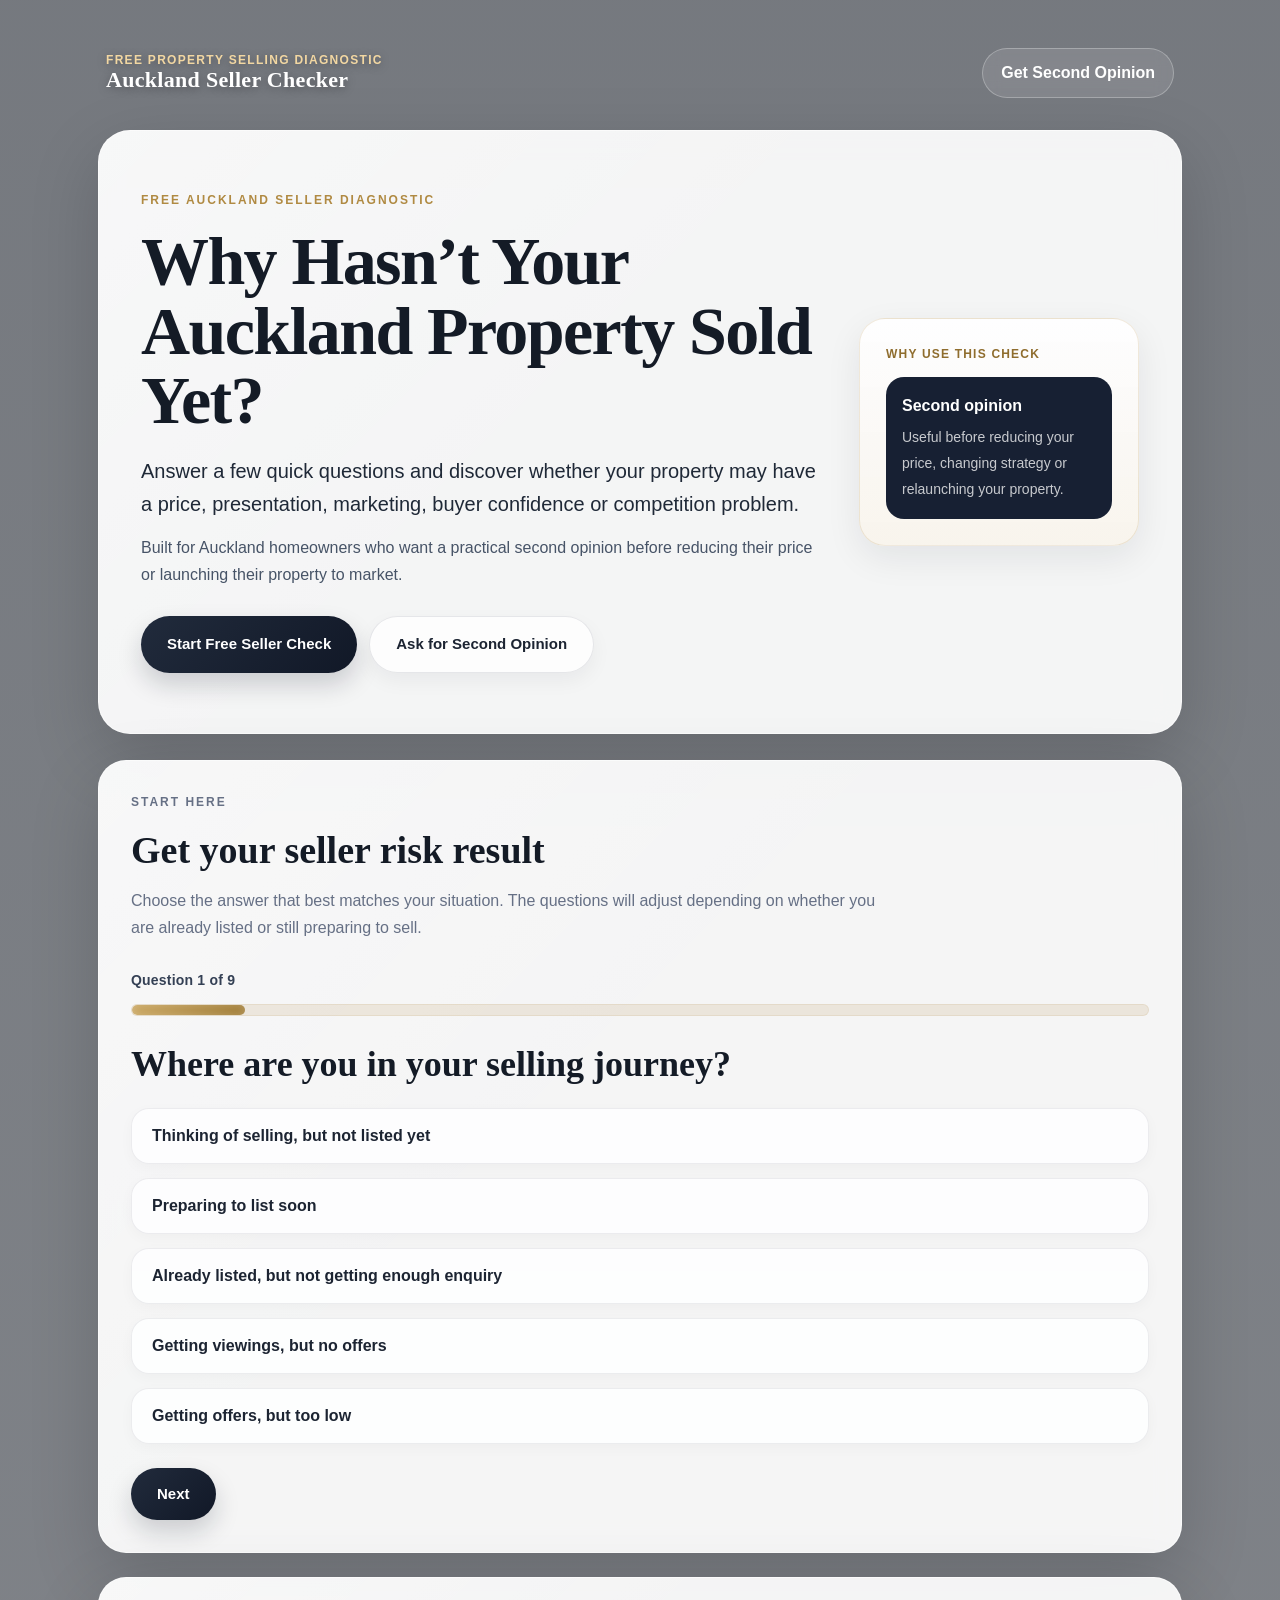
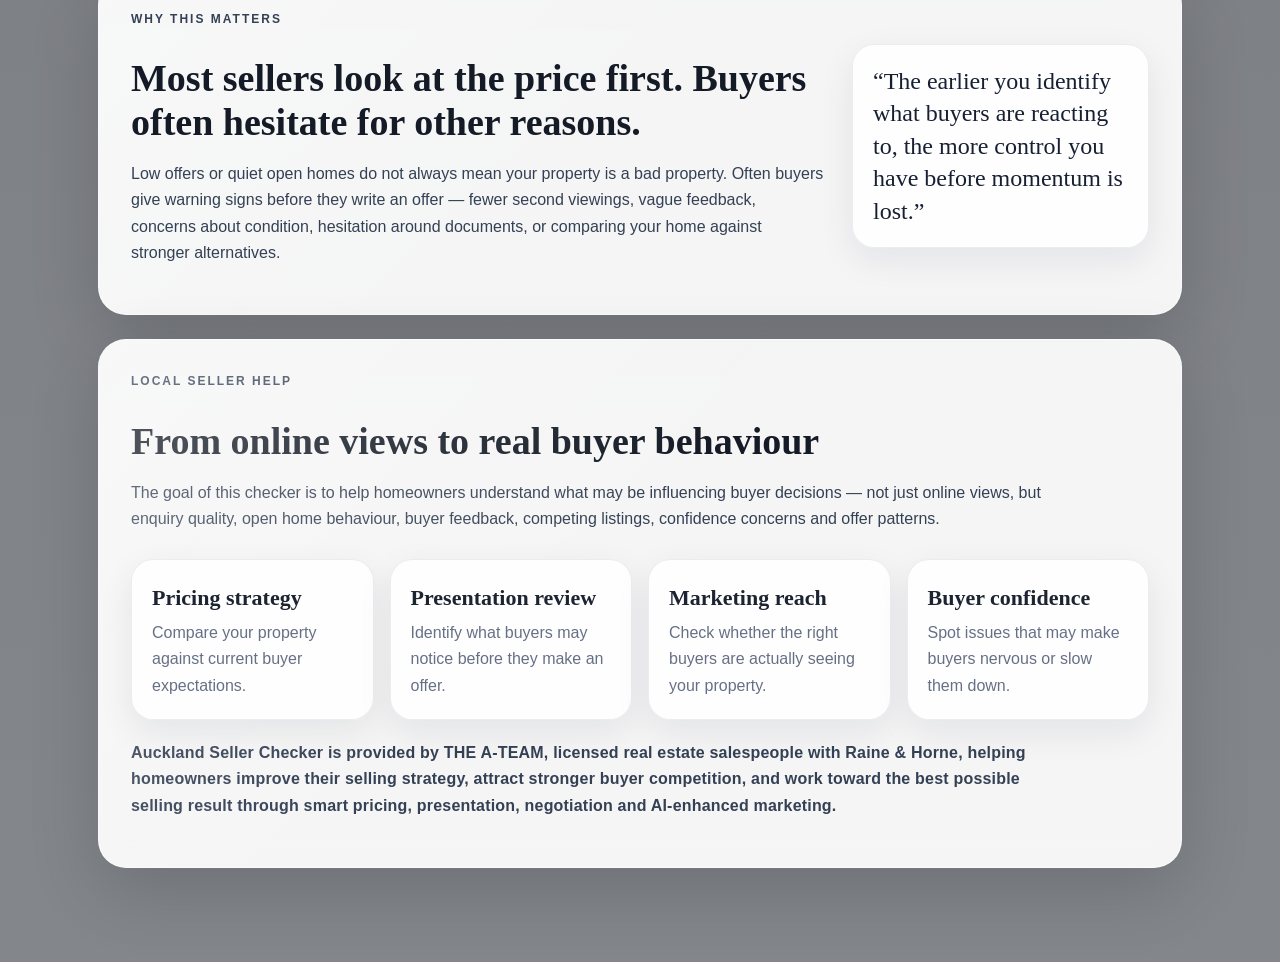
==== commit 0a639e3b: "Update index.html" ====
--- a/index.html
+++ b/index.html
@@ -73,45 +73,20 @@
           <div class="heroActions">
             <a class="primaryBtn ctaBtn" href="#seller-checker">Start Free Seller Check</a>
 
-            <a class="secondaryBtn ctaBtn" href="mailto:edita.andrijasevic@blockhousebay.rh.co.nz?subject=Seller%20Strategy%20Review%20Request">
+            <a class="secondaryBtn ctaBtn greenBtn" href="mailto:edita.andrijasevic@blockhousebay.rh.co.nz?subject=Seller%20Strategy%20Review%20Request">
               Ask for Second Opinion
             </a>
           </div>
         </div>
 
-        <aside class="heroCard">
-          <p class="cardLabel">This check helps identify</p>
-
-          <ul class="heroList">
-            <li>Price positioning issues</li>
-            <li>Presentation concerns</li>
-            <li>Buyer confidence problems</li>
-            <li>Marketing reach gaps</li>
-            <li>Nearby competition pressure</li>
-          </ul>
+        <aside class="heroCard simpleHeroCard">
+          <p class="cardLabel">Why use this check</p>
 
           <div class="miniProof">
-            <strong>Seller strategy focus</strong>
-            <span>Pricing • Presentation • Buyer confidence • Marketing • Negotiation</span>
+            <strong>Second opinion</strong>
+            <span>Useful before reducing your price, changing strategy or relaunching your property.</span>
           </div>
         </aside>
-      </div>
-    </section>
-
-    <section class="featureStrip">
-      <div>
-        <strong>Fast</strong>
-        <span>Only a few questions</span>
-      </div>
-
-      <div>
-        <strong>Practical</strong>
-        <span>No generic online estimate</span>
-      </div>
-
-      <div>
-        <strong>Seller-focused</strong>
-        <span>Built around real buyer behaviour</span>
       </div>
     </section>
 
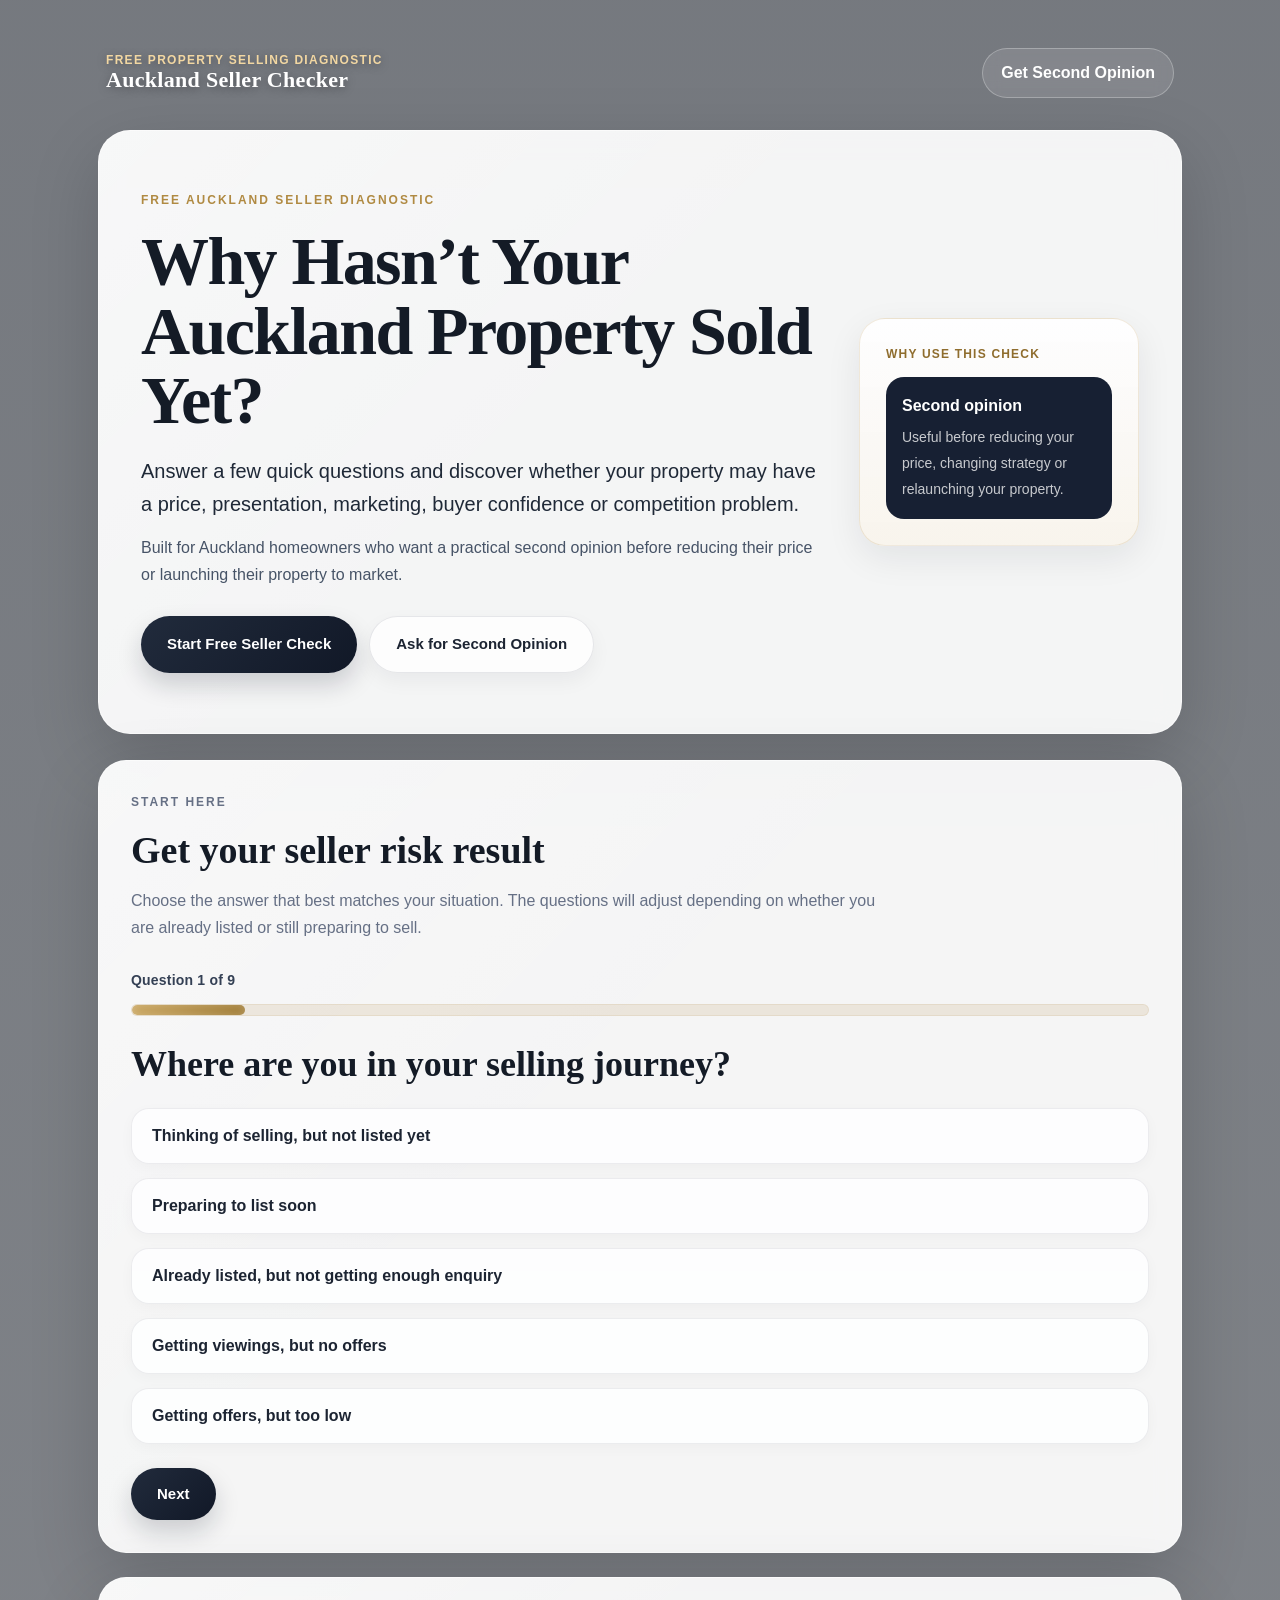
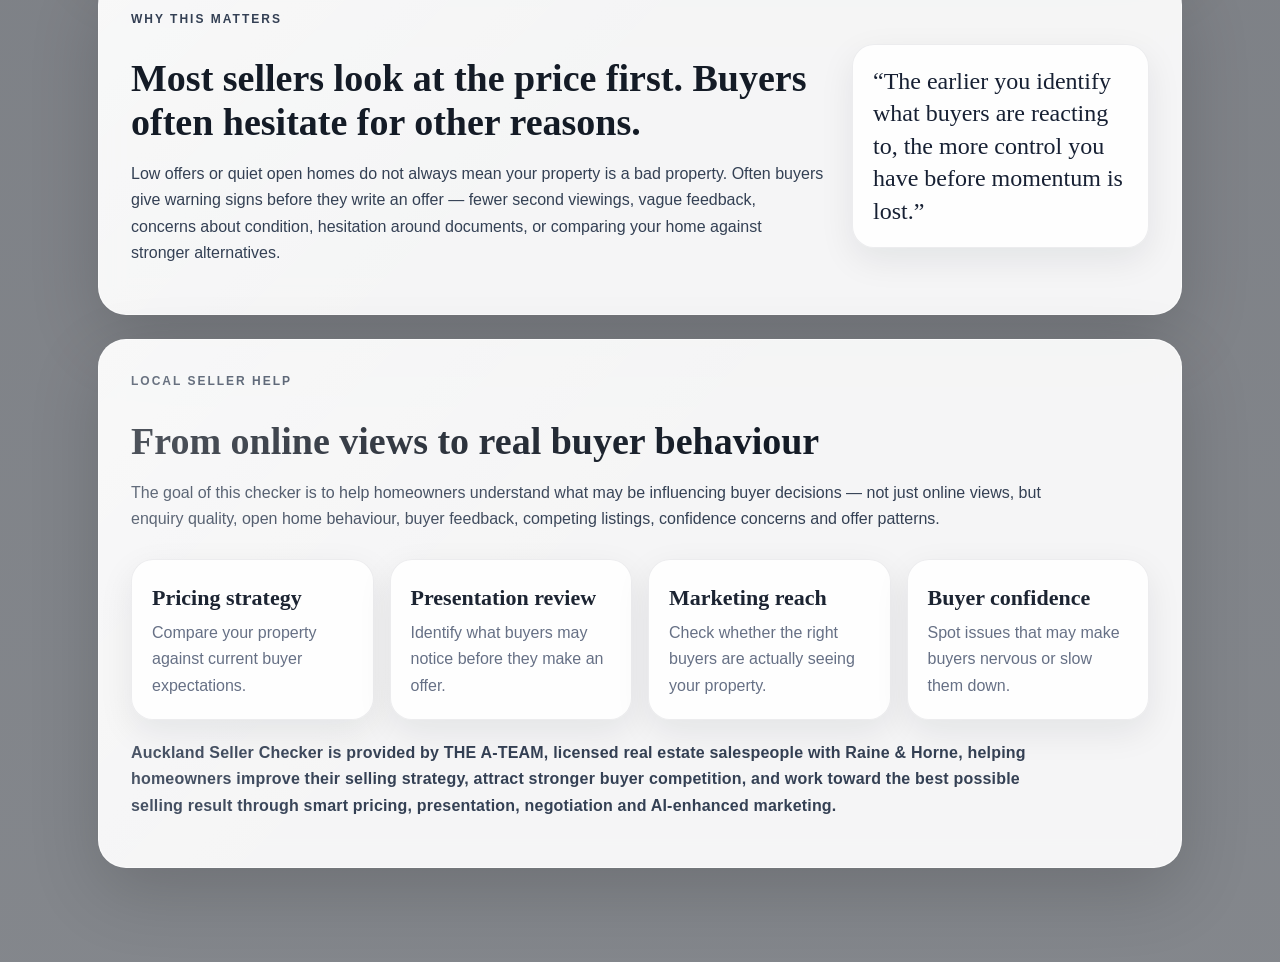
==== commit 70e8d474: "Update index.html" ====
--- a/index.html
+++ b/index.html
@@ -29,7 +29,6 @@
       "description": "Licensed real estate salespeople helping Auckland homeowners improve selling strategy, buyer competition and marketing performance.",
       "url": "https://www.raineandhorne.co.nz/blockhousebay",
       "telephone": "+6421765234",
-      "email": "edita.andrijasevic@blockhousebay.rh.co.nz",
       "brand": {
         "@type": "Brand",
         "name": "Raine & Horne"
@@ -48,7 +47,7 @@
         <strong>Auckland Seller Checker</strong>
       </div>
 
-      <a class="headerLink" href="mailto:edita.andrijasevic@blockhousebay.rh.co.nz?subject=Seller%20Strategy%20Review%20Request">
+      <a class="headerLink" href="request-review.html">
         Get Second Opinion
       </a>
     </header>
@@ -73,7 +72,7 @@
           <div class="heroActions">
             <a class="primaryBtn ctaBtn" href="#seller-checker">Start Free Seller Check</a>
 
-            <a class="secondaryBtn ctaBtn greenBtn" href="mailto:edita.andrijasevic@blockhousebay.rh.co.nz?subject=Seller%20Strategy%20Review%20Request">
+            <a class="secondaryBtn ctaBtn greenBtn" href="request-review.html">
               Ask for Second Opinion
             </a>
           </div>
@@ -94,7 +93,7 @@
       <div class="sectionIntro">
         <p class="eyebrow">Start Here</p>
 
-        <h2>Get your seller risk result</h2>
+        <h2>Get your <span class="rh-gold">seller risk</span> result</h2>
 
         <p>
           Choose the answer that best matches your situation. The questions will adjust depending on
@@ -160,7 +159,7 @@
           presentation, marketing, buyer confidence or competition.
         </p>
 
-        <a class="primaryBtn ctaBtn" href="mailto:edita.andrijasevic@blockhousebay.rh.co.nz?subject=Seller%20Strategy%20Review%20Request&amp;body=Hi%20THE%20A-TEAM%2C%0A%0AI%20completed%20the%20Auckland%20Seller%20Checker%20and%20would%20like%20a%20second%20opinion.%0A%0AProperty%20suburb%3A%0AProperty%20address%20or%20listing%20link%3A%0AMy%20main%20concern%3A%0A%0AThank%20you.">
+        <a class="primaryBtn ctaBtn" href="request-review.html">
           Request My Seller Strategy Review
         </a>
       </div>
@@ -173,7 +172,7 @@
         <div>
           <p class="eyebrow">Why this matters</p>
 
-          <h2>Most sellers look at the price first. Buyers often hesitate for other reasons.</h2>
+          <h2>Most sellers look at the <span class="rh-gold">price</span> first. Buyers often hesitate for <span class="rh-charcoal">other reasons.</span></h2>
 
           <p>
             Low offers or quiet open homes do not always mean your property is a bad property.
@@ -195,7 +194,7 @@
     <section class="info">
       <p class="eyebrow">Local seller help</p>
 
-      <h2>From online views to real buyer behaviour</h2>
+      <h2>From <span class="rh-gold">online views</span> to real <span class="rh-charcoal">buyer behaviour</span></h2>
 
       <p>
         The goal of this checker is to help homeowners understand what may be influencing buyer decisions —
--- a/style.css
+++ b/style.css
@@ -601,3 +601,71 @@
     grid-template-columns: 1fr;
   }
 }
+.leadHero h1 {
+  max-width: 780px;
+}
+
+.leadForm {
+  position: relative;
+  z-index: 1;
+}
+
+.formGrid {
+  display: grid;
+  grid-template-columns: repeat(2, 1fr);
+  gap: 18px;
+}
+
+.leadForm label {
+  display: block;
+  font-weight: 700;
+  color: #1c2432;
+  margin-bottom: 18px;
+}
+
+.leadForm input,
+.leadForm select,
+.leadForm textarea {
+  width: 100%;
+  margin-top: 8px;
+  padding: 16px 18px;
+  border-radius: 16px;
+  border: 1px solid rgba(28, 36, 50, 0.14);
+  background: rgba(255, 255, 255, 0.9);
+  color: #1c2432;
+  font-size: 16px;
+  font-family: "Helvetica Neue", Arial, sans-serif;
+  outline: none;
+}
+
+.leadForm input:focus,
+.leadForm select:focus,
+.leadForm textarea:focus {
+  border-color: rgba(176, 138, 66, 0.7);
+  box-shadow: 0 0 0 4px rgba(176, 138, 66, 0.12);
+}
+
+.checkboxLabel {
+  display: flex !important;
+  align-items: flex-start;
+  gap: 12px;
+  font-weight: 600 !important;
+  color: #475467 !important;
+}
+
+.checkboxLabel input {
+  width: auto;
+  margin-top: 6px;
+}
+
+.leadSubmit {
+  width: 100%;
+  margin-top: 8px;
+}
+
+@media (max-width: 760px) {
+  .formGrid {
+    grid-template-columns: 1fr;
+    gap: 0;
+  }
+}
